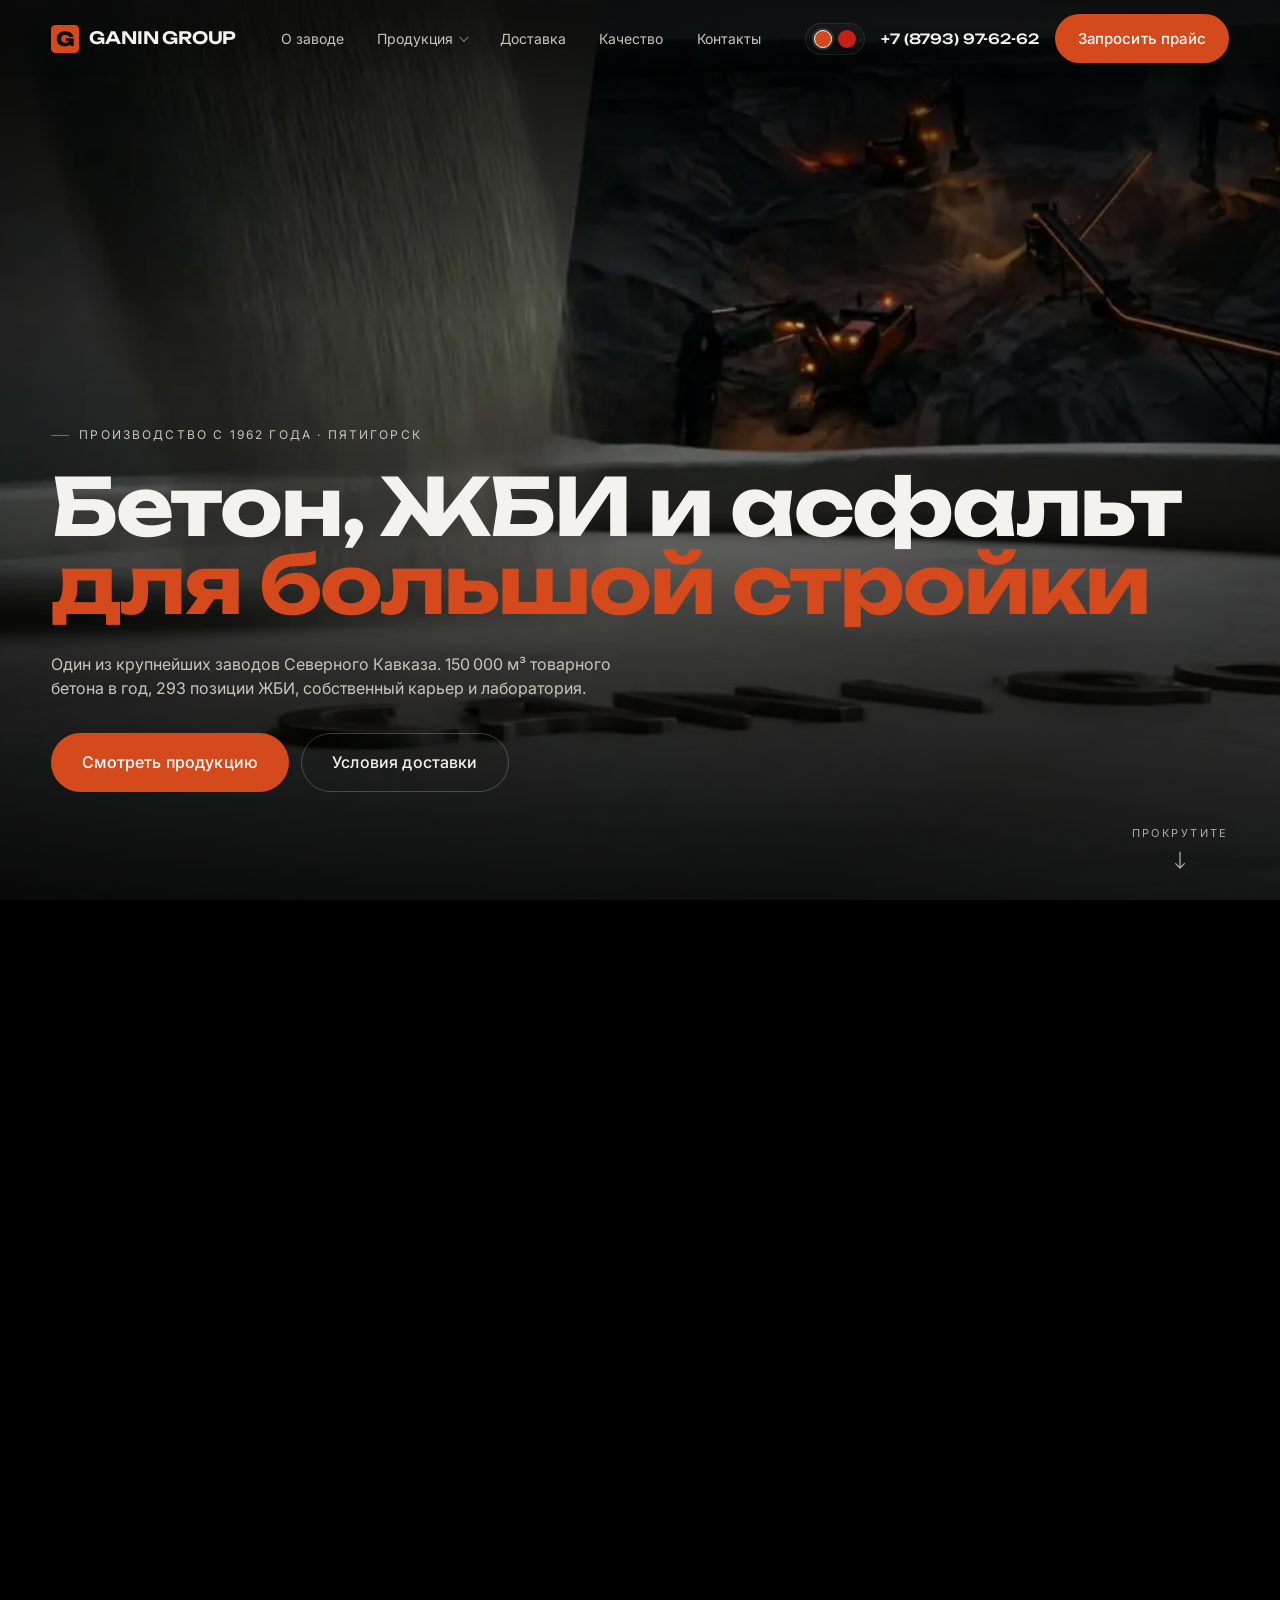
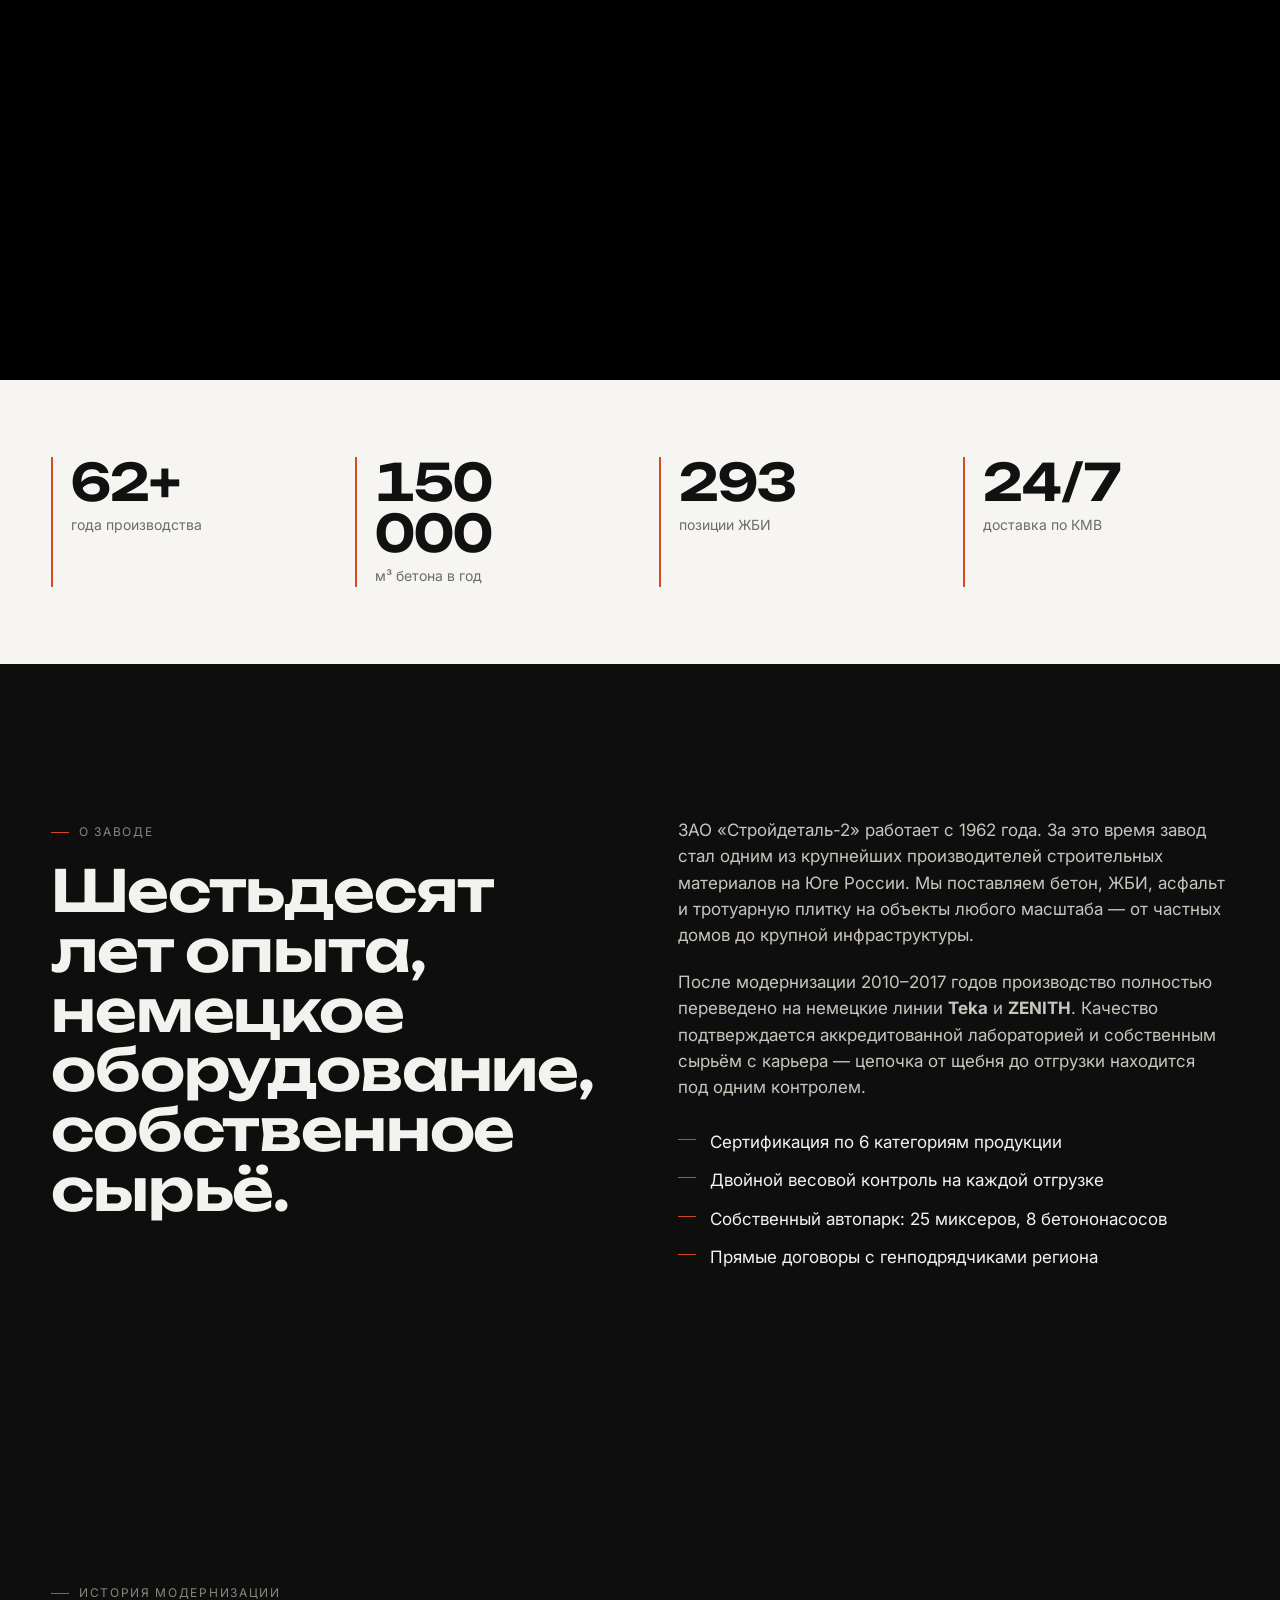
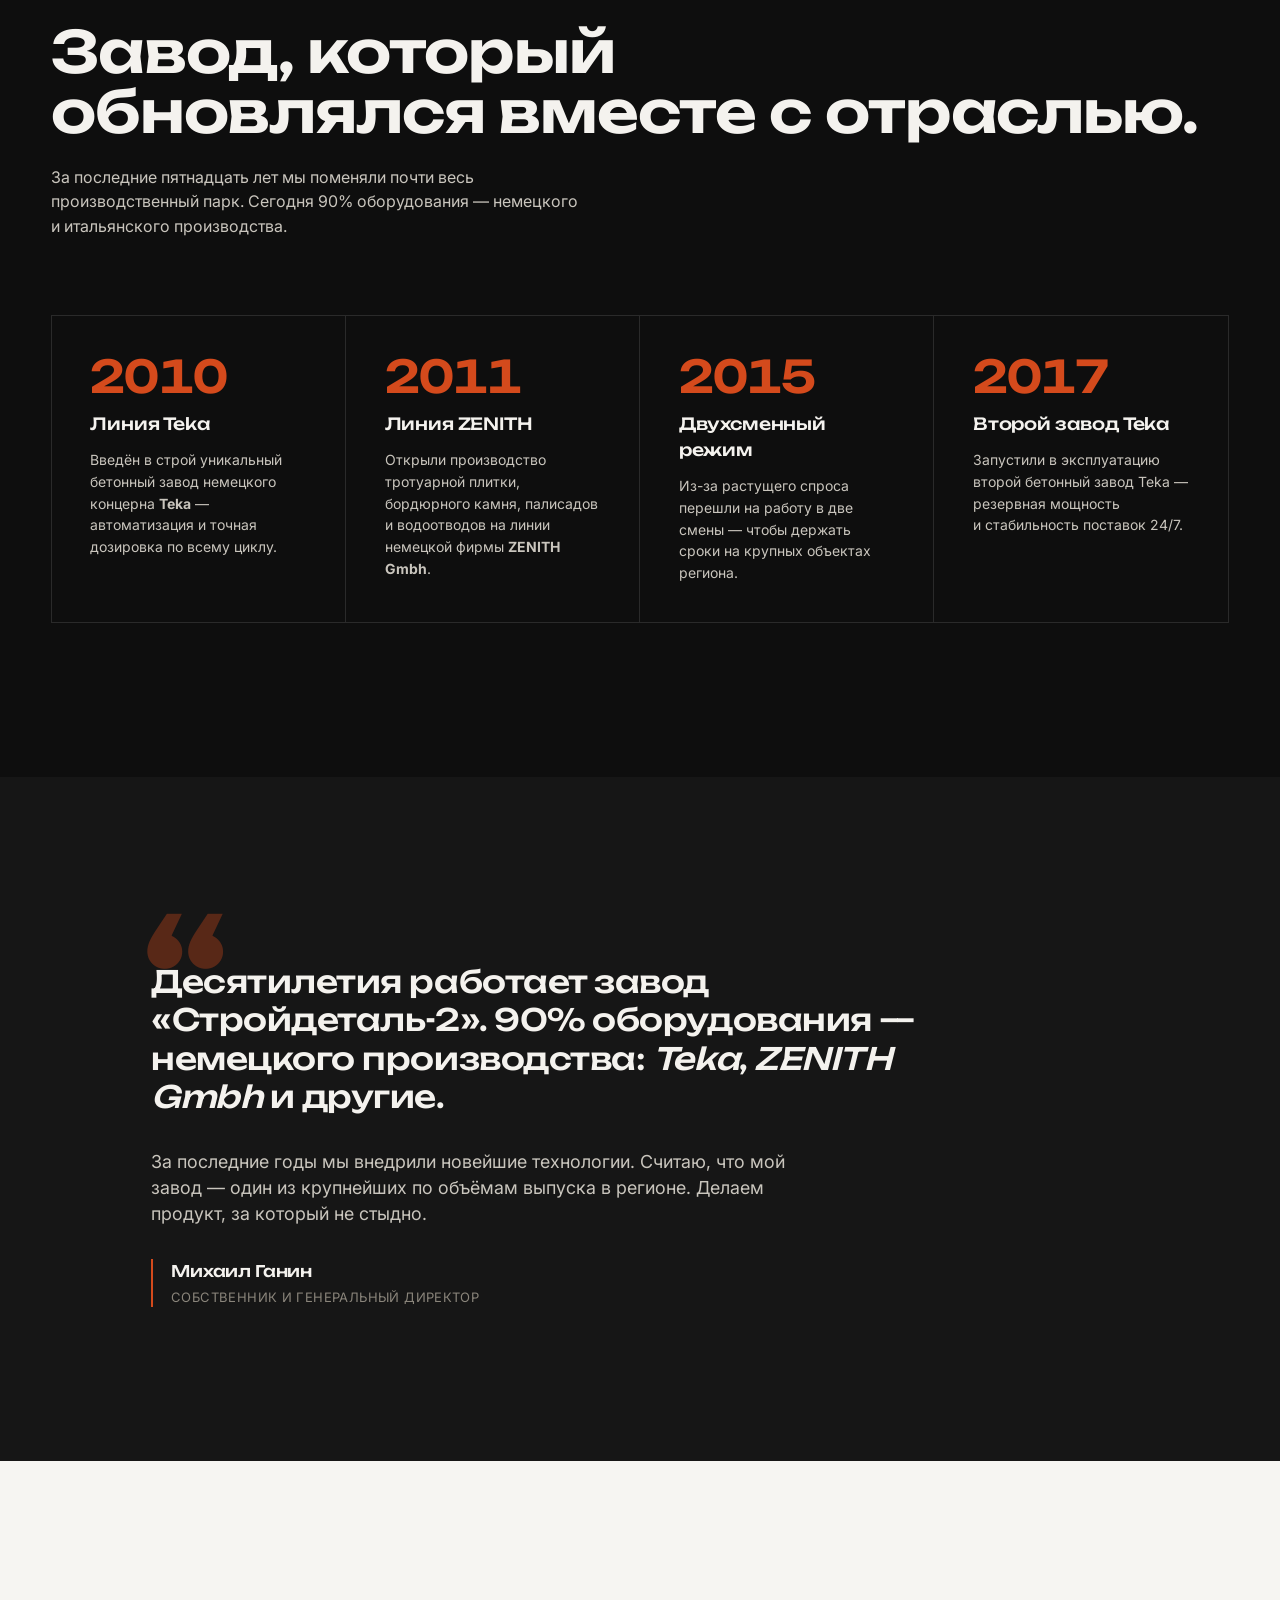
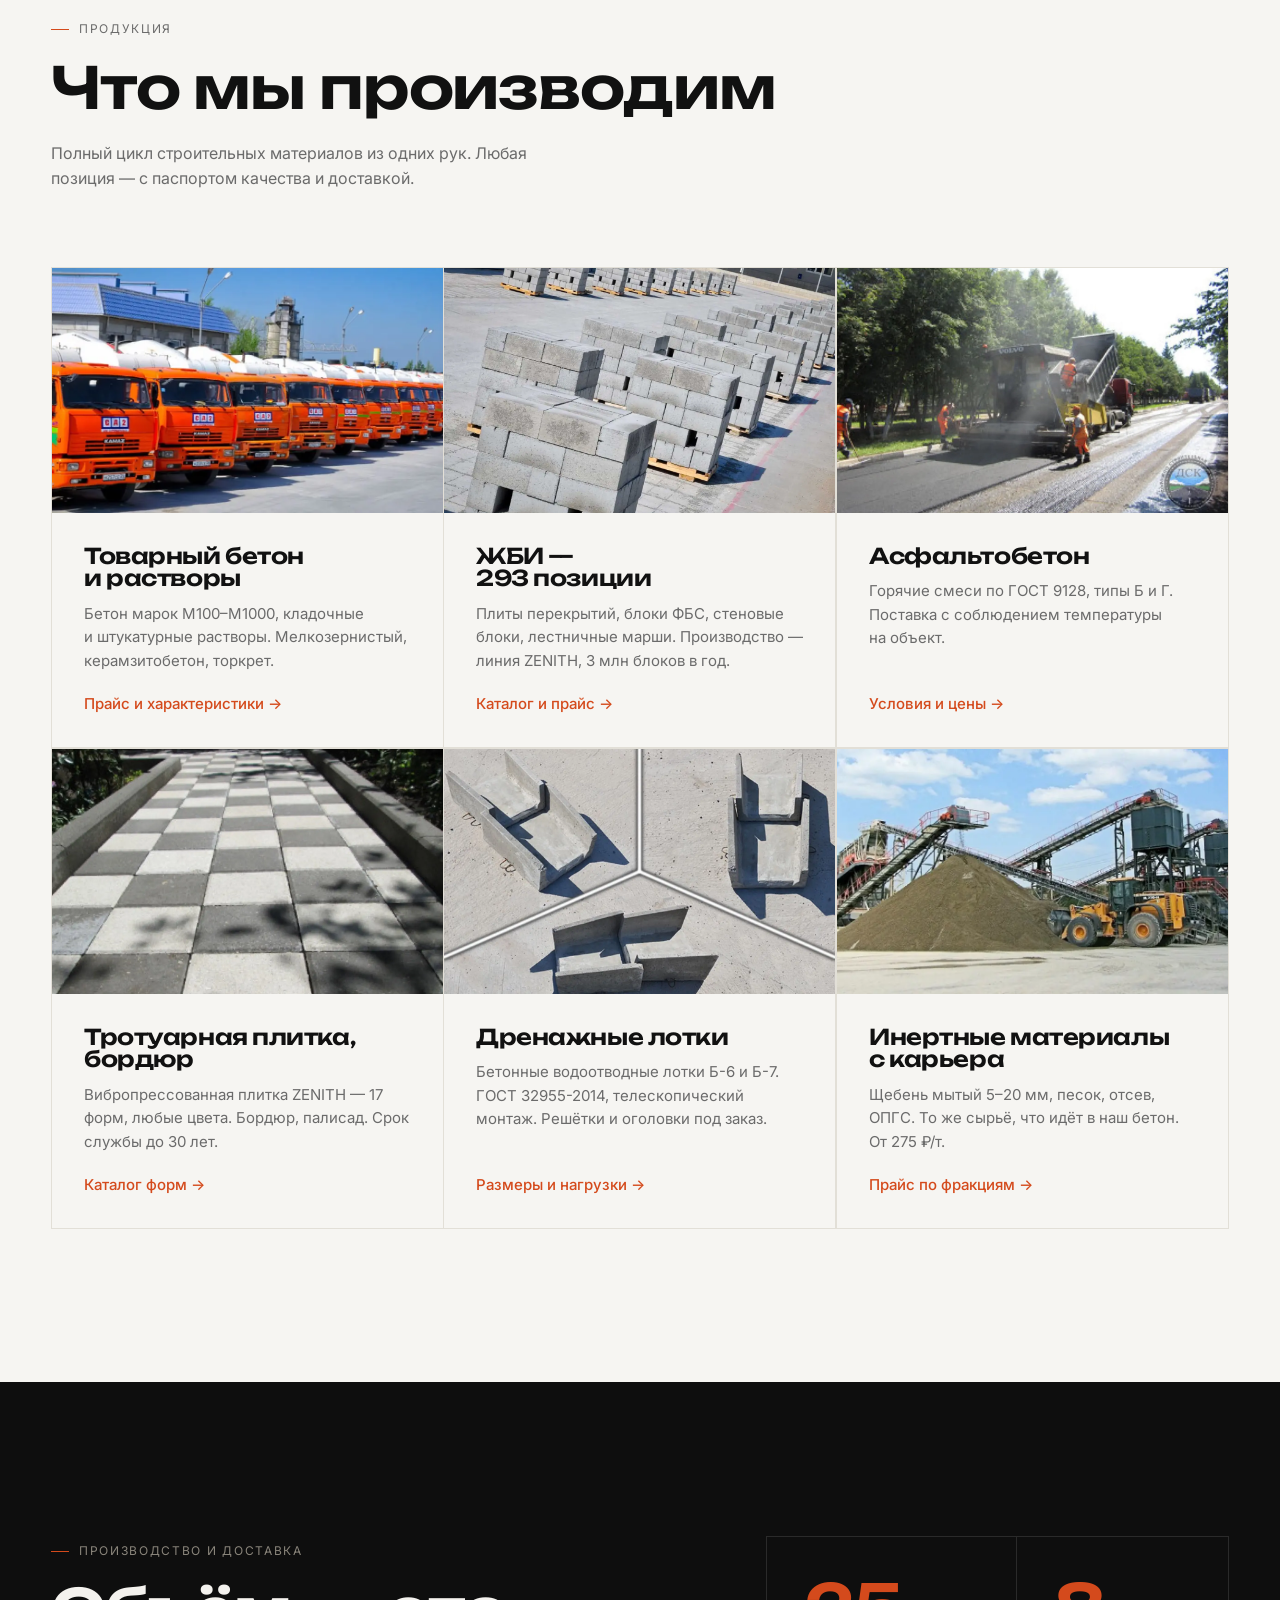
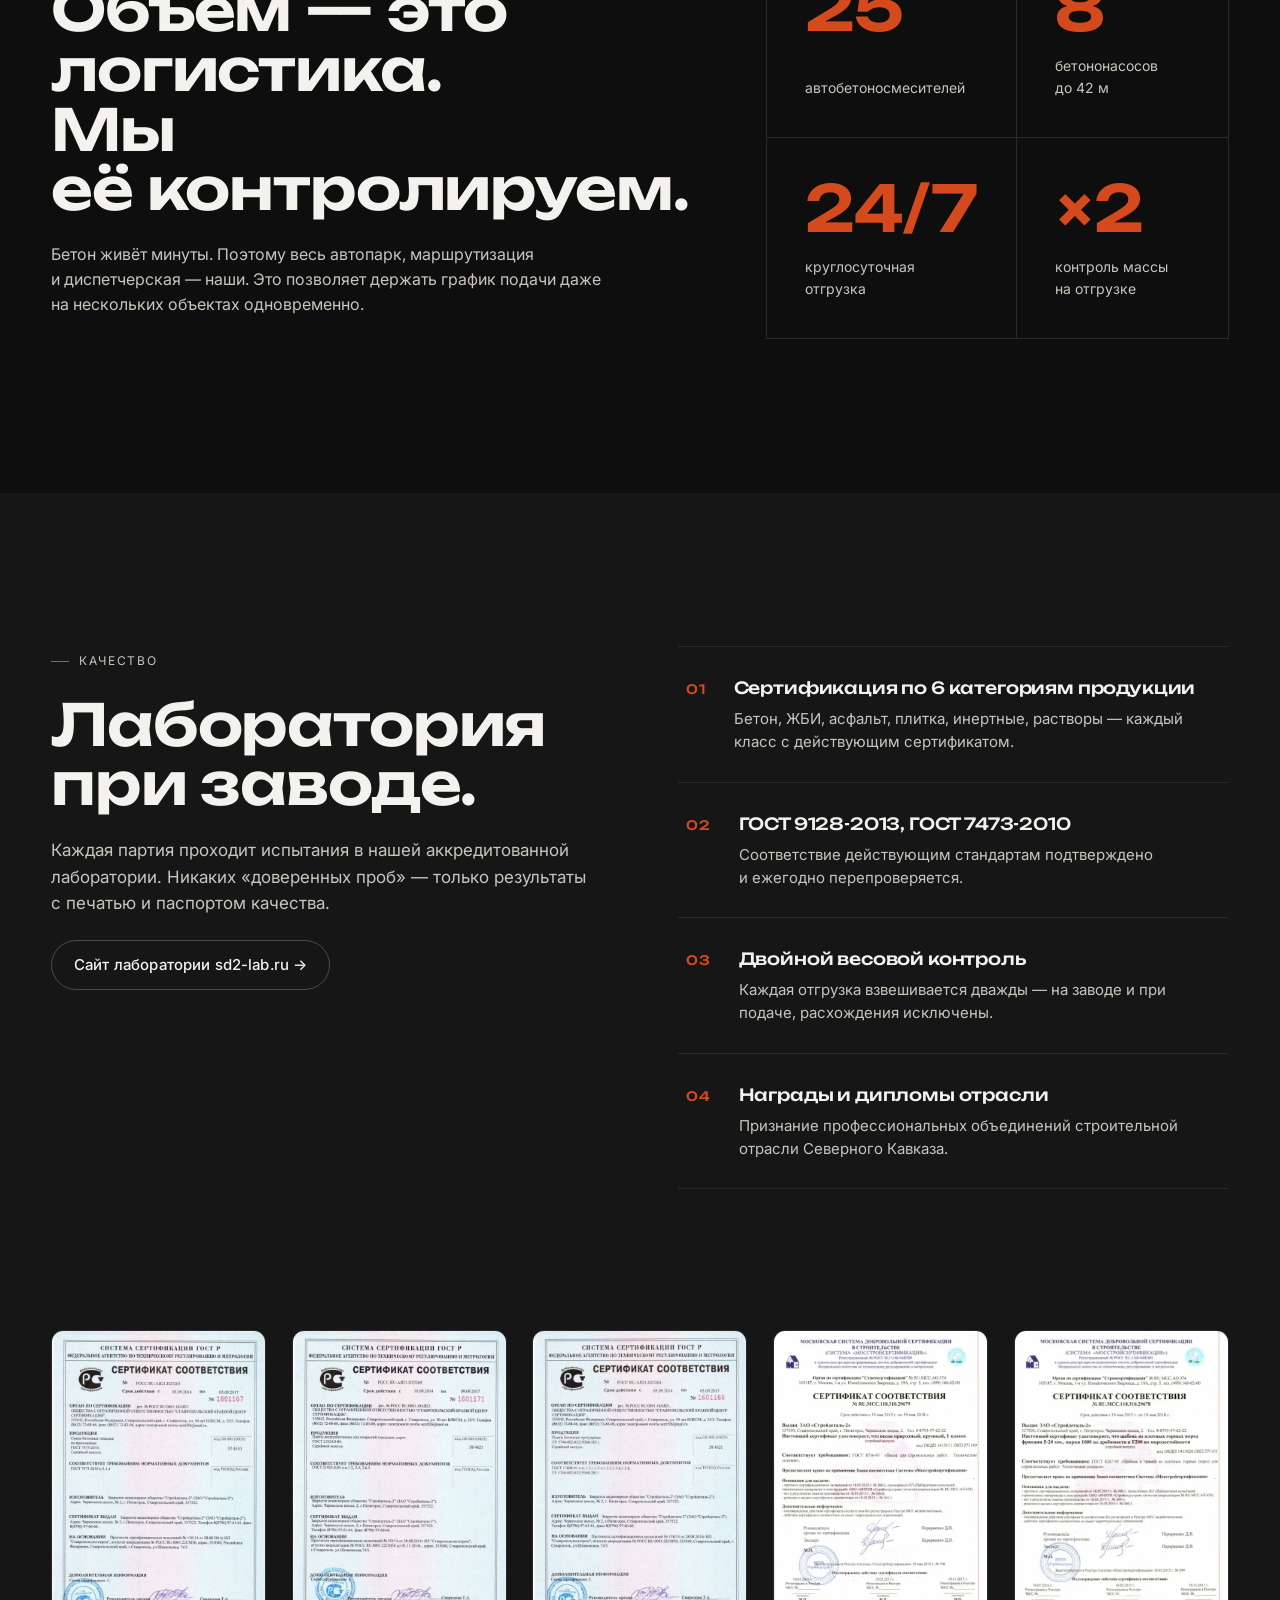
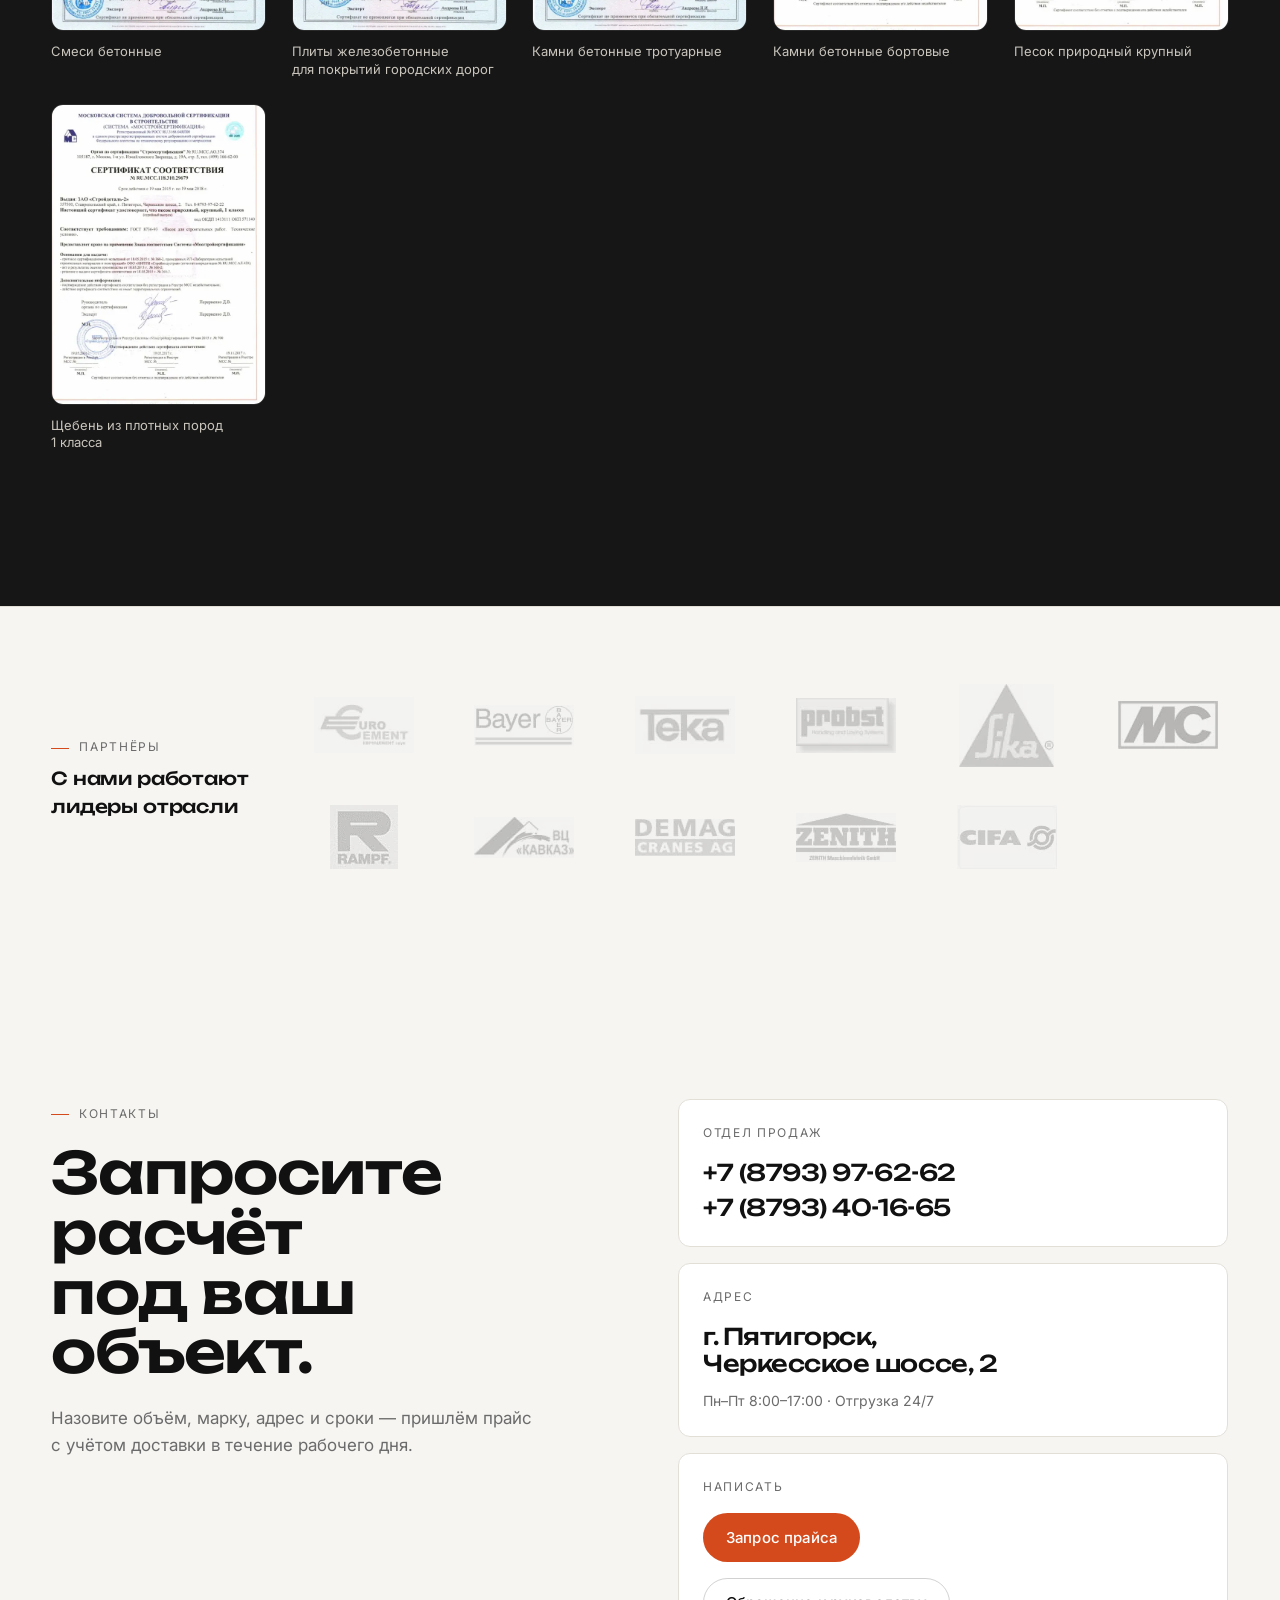
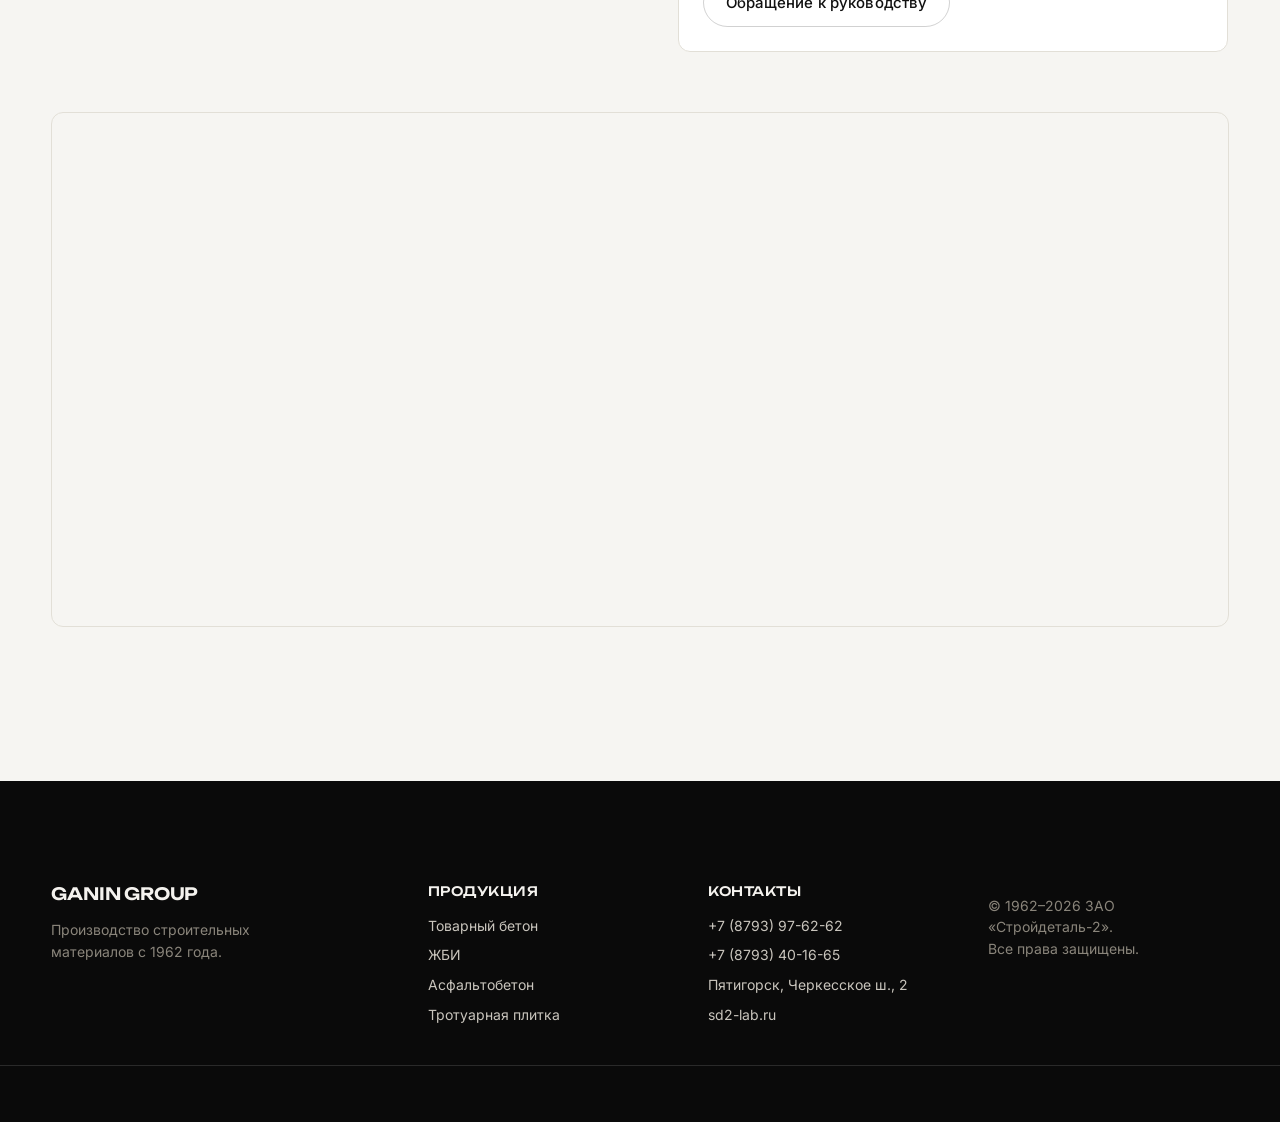
==== index.html @ 4ff0aaa1 "first commit" ====
<!doctype html>
<html lang="ru">
<head>
  <meta charset="utf-8" />
  <meta name="viewport" content="width=device-width, initial-scale=1, viewport-fit=cover" />
  <meta name="theme-color" content="#0E0E0E" />
  <title>Стройдеталь-2 — бетон, ЖБИ и асфальт в Пятигорске с 1962 года</title>
  <meta name="description" content="ЗАО «Стройдеталь-2» — один из крупнейших заводов на Юге России. Товарный бетон, ЖБИ, асфальтобетон, тротуарная плитка. Круглосуточная доставка по КМВ. Собственная лаборатория и карьер." />

  <link rel="preconnect" href="https://fonts.googleapis.com" />
  <link rel="preconnect" href="https://fonts.gstatic.com" crossorigin />
  <link rel="stylesheet" href="https://fonts.googleapis.com/css2?family=Inter:wght@400;500;600&family=Unbounded:wght@500;600;700&display=swap" />

  <link rel="stylesheet" href="assets/css/styles.css" />
</head>
<body>

<!-- ============ HEADER ============ -->
<header class="site-header" data-header>
  <div class="container header-row">
    <a class="brand" href="#top" aria-label="GANIN GROUP — на главную">
      <svg class="brand__mark" viewBox="0 0 32 32" aria-hidden="true"><rect width="32" height="32" rx="5" fill="currentColor"/><text x="16" y="23.5" text-anchor="middle" font-family="Unbounded, system-ui, sans-serif" font-weight="800" font-size="22" letter-spacing="-1" fill="#0E0E0E">G</text></svg>
      <span class="brand__name">GANIN GROUP</span>
    </a>

    <nav class="nav" aria-label="Основная навигация">
      <ul class="nav__list">
        <li><a href="#about">О заводе</a></li>
        <li class="nav__has-sub">
          <a href="#products" aria-haspopup="true">Продукция</a>
          <ul class="nav__sub" aria-label="Категории продукции">
            <li><a href="products/concrete.html">Товарный бетон и&nbsp;растворы</a></li>
            <li><a href="products/zhbi.html">ЖБИ <small>293 позиции</small></a></li>
            <li><a href="products/asphalt.html">Асфальтобетон</a></li>
            <li><a href="products/paving.html">Тротуарная плитка, бордюр</a></li>
            <li><a href="products/drainage.html">Дренажные лотки</a></li>
            <li><a href="products/quarry.html">Инертные материалы <small>карьер</small></a></li>
          </ul>
        </li>
        <li><a href="#delivery">Доставка</a></li>
        <li><a href="#quality">Качество</a></li>
        <li><a href="#contacts">Контакты</a></li>
      </ul>
    </nav>

    <div class="header-actions">
      <a class="phone-link" href="tel:+78793976262">+7 (8793) 97-62-62</a>
      <a class="btn btn--accent" href="#contacts">Запросить прайс</a>
    </div>

    <button class="burger" data-burger aria-label="Открыть меню" aria-expanded="false">
      <span></span><span></span><span></span>
    </button>
  </div>
</header>

<!-- ============ HERO with scroll video ============ -->
<section class="hero" id="top" data-hero>
  <div class="hero__sticky">
    <canvas class="hero__canvas" data-hero-canvas aria-hidden="true"></canvas>
    <img class="hero__fallback" data-hero-fallback src="assets/hero-frames/frame-001.webp" alt="" aria-hidden="true" />
    <div class="hero__shade"></div>

    <div class="container hero__content">
      <p class="hero__eyebrow">Производство с 1962 года · Пятигорск</p>
      <h1 class="hero__title">
        Бетон, ЖБИ&nbsp;и&nbsp;асфальт<br />
        <span class="accent">для большой стройки</span>
      </h1>
      <p class="hero__lede">
        Один из крупнейших заводов Северного Кавказа.
        150&thinsp;000&nbsp;м³ товарного бетона в&nbsp;год,
        293&nbsp;позиции ЖБИ, собственный карьер и&nbsp;лаборатория.
      </p>
      <div class="hero__cta">
        <a class="btn btn--accent btn--lg" href="#products">Смотреть продукцию</a>
        <a class="btn btn--ghost btn--lg" href="#delivery">Условия доставки</a>
      </div>
    </div>

    <div class="hero__scrollhint" aria-hidden="true">
      <span>Прокрутите</span>
      <svg viewBox="0 0 16 24" width="14" height="22"><path d="M8 2v18M3 15l5 5 5-5" stroke="currentColor" stroke-width="1.5" fill="none" stroke-linecap="round"/></svg>
    </div>
  </div>
</section>

<!-- ============ STATS STRIP ============ -->
<section class="stats" aria-label="Завод в цифрах">
  <div class="container stats__grid">
    <div class="stat reveal"><span class="stat__num">62+</span><span class="stat__label">года производства</span></div>
    <div class="stat reveal"><span class="stat__num">150 000</span><span class="stat__label">м³ бетона в год</span></div>
    <div class="stat reveal"><span class="stat__num">293</span><span class="stat__label">позиции ЖБИ</span></div>
    <div class="stat reveal"><span class="stat__num">24/7</span><span class="stat__label">доставка по КМВ</span></div>
  </div>
</section>

<!-- ============ ABOUT ============ -->
<section class="section about" id="about">
  <div class="container about__grid">
    <div class="about__head reveal">
      <p class="eyebrow">О заводе</p>
      <h2 class="h2">
        Шестьдесят лет опыта,<br />немецкое оборудование,<br />собственное сырьё.
      </h2>
    </div>
    <div class="about__body reveal">
      <p>
        ЗАО «Стройдеталь-2» работает с&nbsp;1962&nbsp;года. За&nbsp;это время
        завод стал одним из&nbsp;крупнейших производителей строительных
        материалов на&nbsp;Юге России. Мы&nbsp;поставляем бетон, ЖБИ,
        асфальт и&nbsp;тротуарную плитку на&nbsp;объекты любого масштаба&nbsp;—
        от&nbsp;частных домов до&nbsp;крупной инфраструктуры.
      </p>
      <p>
        После модернизации 2010–2017&nbsp;годов производство полностью
        переведено на&nbsp;немецкие линии&nbsp;<b>Teka</b> и&nbsp;<b>ZENITH</b>.
        Качество подтверждается аккредитованной лабораторией
        и&nbsp;собственным сырьём с&nbsp;карьера&nbsp;— цепочка от&nbsp;щебня
        до&nbsp;отгрузки находится под одним контролем.
      </p>
      <ul class="checklist">
        <li>Сертификация по&nbsp;6 категориям продукции</li>
        <li>Двойной весовой контроль на&nbsp;каждой отгрузке</li>
        <li>Собственный автопарк: 25&nbsp;миксеров, 8&nbsp;бетононасосов</li>
        <li>Прямые договоры с&nbsp;генподрядчиками региона</li>
      </ul>
    </div>
  </div>
</section>

<!-- ============ TIMELINE ============ -->
<section class="section timeline-section" aria-label="История модернизации">
  <div class="container">
    <header class="section__head reveal">
      <p class="eyebrow">История модернизации</p>
      <h2 class="h2">Завод, который<br/>обновлялся&nbsp;вместе&nbsp;с&nbsp;отраслью.</h2>
      <p class="section__lede">
        За&nbsp;последние пятнадцать лет мы&nbsp;поменяли почти весь
        производственный парк. Сегодня 90% оборудования&nbsp;— немецкого
        и&nbsp;итальянского производства.
      </p>
    </header>

    <ol class="timeline reveal">
      <li>
        <span class="timeline__year">2010</span>
        <h4>Линия Teka</h4>
        <p>Введён в&nbsp;строй уникальный бетонный завод немецкого концерна <b>Teka</b>&nbsp;— автоматизация и&nbsp;точная дозировка по&nbsp;всему циклу.</p>
      </li>
      <li>
        <span class="timeline__year">2011</span>
        <h4>Линия ZENITH</h4>
        <p>Открыли производство тротуарной плитки, бордюрного камня, палисадов и&nbsp;водоотводов на&nbsp;линии немецкой фирмы <b>ZENITH Gmbh</b>.</p>
      </li>
      <li>
        <span class="timeline__year">2015</span>
        <h4>Двухсменный режим</h4>
        <p>Из-за растущего спроса перешли на&nbsp;работу в&nbsp;две смены&nbsp;— чтобы держать сроки на&nbsp;крупных объектах региона.</p>
      </li>
      <li>
        <span class="timeline__year">2017</span>
        <h4>Второй завод Teka</h4>
        <p>Запустили в&nbsp;эксплуатацию второй бетонный завод Teka&nbsp;— резервная мощность и&nbsp;стабильность поставок 24/7.</p>
      </li>
    </ol>
  </div>
</section>

<!-- ============ DIRECTOR QUOTE ============ -->
<section class="quote-block" aria-label="Слово директора">
  <div class="container">
    <blockquote class="quote reveal">
      <p class="quote__text">
        Десятилетия работает завод «Стройдеталь-2». 90% оборудования&nbsp;—
        немецкого производства: <i>Teka</i>, <i>ZENITH Gmbh</i> и&nbsp;другие.
      </p>
      <p class="quote__text">
        За&nbsp;последние годы мы&nbsp;внедрили новейшие технологии. Считаю,
        что мой завод&nbsp;— один из&nbsp;крупнейших по&nbsp;объёмам выпуска
        в&nbsp;регионе. Делаем продукт, за&nbsp;который не&nbsp;стыдно.
      </p>
      <footer class="quote__author">
        <cite>Михаил Ганин</cite>
        <span>Собственник и&nbsp;генеральный директор</span>
      </footer>
    </blockquote>
  </div>
</section>

<!-- ============ PRODUCTS ============ -->
<section class="section products" id="products">
  <div class="container">
    <header class="section__head reveal">
      <p class="eyebrow">Продукция</p>
      <h2 class="h2">Что мы производим</h2>
      <p class="section__lede">
        Полный цикл строительных материалов из&nbsp;одних рук.
        Любая позиция&nbsp;— с&nbsp;паспортом качества и&nbsp;доставкой.
      </p>
    </header>

    <div class="products__grid">
      <a class="product reveal" href="products/concrete.html">
        <div class="product__media">
          <img src="assets/img/products/concrete.webp" alt="Автопарк автобетоносмесителей завода «Стройдеталь-2»" loading="lazy" width="1280" height="800" />
        </div>
        <div class="product__body">
          <h3 class="product__title">Товарный бетон<br/>и&nbsp;растворы</h3>
          <p>Бетон марок М100–М1000, кладочные и&nbsp;штукатурные растворы. Мелкозернистый, керамзитобетон, торкрет.</p>
          <span class="product__more">Прайс и&nbsp;характеристики →</span>
        </div>
      </a>

      <a class="product reveal" href="products/zhbi.html">
        <div class="product__media">
          <img src="assets/img/products/jbi.webp" alt="Стеновые блоки ЖБИ на территории завода" loading="lazy" width="1280" height="800" />
        </div>
        <div class="product__body">
          <h3 class="product__title">ЖБИ —<br/>293 позиции</h3>
          <p>Плиты перекрытий, блоки ФБС, стеновые блоки, лестничные марши. Производство&nbsp;— линия ZENITH, 3&nbsp;млн&nbsp;блоков в&nbsp;год.</p>
          <span class="product__more">Каталог и&nbsp;прайс →</span>
        </div>
      </a>

      <a class="product reveal" href="products/asphalt.html">
        <div class="product__media">
          <img src="assets/img/products/asphalt.webp" alt="Укладка асфальта дорожным катком" loading="lazy" width="1280" height="800" />
        </div>
        <div class="product__body">
          <h3 class="product__title">Асфальтобетон</h3>
          <p>Горячие смеси по&nbsp;ГОСТ&nbsp;9128, типы&nbsp;Б и&nbsp;Г. Поставка с&nbsp;соблюдением температуры на&nbsp;объект.</p>
          <span class="product__more">Условия и&nbsp;цены →</span>
        </div>
      </a>

      <a class="product reveal" href="products/paving.html">
        <div class="product__media">
          <img src="assets/img/products/paving.webp" alt="Уложенная тротуарная плитка завода «Стройдеталь-2»" loading="lazy" width="1280" height="800" />
        </div>
        <div class="product__body">
          <h3 class="product__title">Тротуарная плитка,<br/>бордюр</h3>
          <p>Вибропрессованная плитка ZENITH&nbsp;— 17 форм, любые цвета. Бордюр, палисад. Срок службы до&nbsp;30&nbsp;лет.</p>
          <span class="product__more">Каталог форм →</span>
        </div>
      </a>

      <a class="product reveal" href="products/drainage.html">
        <div class="product__media">
          <img src="assets/img/products/drainage.webp" alt="Водоотводные лотки Б-7 — три вида" loading="lazy" width="1280" height="800" />
        </div>
        <div class="product__body">
          <h3 class="product__title">Дренажные лотки</h3>
          <p>Бетонные водоотводные лотки Б-6 и&nbsp;Б-7. ГОСТ&nbsp;32955-2014, телескопический монтаж. Решётки и&nbsp;оголовки под заказ.</p>
          <span class="product__more">Размеры и&nbsp;нагрузки →</span>
        </div>
      </a>

      <a class="product reveal" href="products/quarry.html">
        <div class="product__media">
          <img src="assets/img/products/quarry.webp" alt="Карьер: щебнесортировочный комплекс и погрузчик" loading="lazy" width="1280" height="800" />
        </div>
        <div class="product__body">
          <h3 class="product__title">Инертные материалы<br/>с&nbsp;карьера</h3>
          <p>Щебень мытый 5–20&nbsp;мм, песок, отсев, ОПГС. То&nbsp;же сырьё, что идёт в&nbsp;наш бетон. От&nbsp;275&nbsp;₽/т.</p>
          <span class="product__more">Прайс по&nbsp;фракциям →</span>
        </div>
      </a>
    </div>
  </div>
</section>

<!-- ============ DELIVERY ============ -->
<section class="section delivery" id="delivery">
  <div class="container delivery__grid">
    <div class="delivery__head reveal">
      <p class="eyebrow">Производство и&nbsp;доставка</p>
      <h2 class="h2">Объём — это логистика.<br/>Мы её&nbsp;контролируем.</h2>
      <p class="section__lede">
        Бетон живёт минуты. Поэтому весь автопарк, маршрутизация
        и&nbsp;диспетчерская&nbsp;— наши. Это позволяет держать
        график подачи даже на&nbsp;нескольких объектах одновременно.
      </p>
    </div>

    <div class="delivery__metrics">
      <div class="metric reveal">
        <span class="metric__num">25</span>
        <span class="metric__label">автобетоносмесителей</span>
      </div>
      <div class="metric reveal">
        <span class="metric__num">8</span>
        <span class="metric__label">бетононасосов до&nbsp;42&nbsp;м</span>
      </div>
      <div class="metric reveal">
        <span class="metric__num">24/7</span>
        <span class="metric__label">круглосуточная отгрузка</span>
      </div>
      <div class="metric reveal">
        <span class="metric__num">×2</span>
        <span class="metric__label">контроль массы на&nbsp;отгрузке</span>
      </div>
    </div>
  </div>
</section>

<!-- ============ QUALITY ============ -->
<section class="section quality" id="quality">
  <div class="container quality__grid">
    <div class="quality__head reveal">
      <p class="eyebrow">Качество</p>
      <h2 class="h2">Лаборатория<br/>при заводе.</h2>
      <p>
        Каждая партия проходит испытания в&nbsp;нашей аккредитованной
        лаборатории. Никаких «доверенных проб»&nbsp;— только результаты
        с&nbsp;печатью и&nbsp;паспортом качества.
      </p>
      <a class="btn btn--ghost" href="https://sd2-lab.ru" target="_blank" rel="noopener">
        Сайт лаборатории sd2-lab.ru →
      </a>
    </div>
    <ul class="quality__list reveal">
      <li>
        <span class="quality__num">01</span>
        <div>
          <h4>Сертификация по&nbsp;6 категориям продукции</h4>
          <p>Бетон, ЖБИ, асфальт, плитка, инертные, растворы&nbsp;— каждый класс с&nbsp;действующим сертификатом.</p>
        </div>
      </li>
      <li>
        <span class="quality__num">02</span>
        <div>
          <h4>ГОСТ 9128-2013, ГОСТ 7473-2010</h4>
          <p>Соответствие действующим стандартам подтверждено и&nbsp;ежегодно перепроверяется.</p>
        </div>
      </li>
      <li>
        <span class="quality__num">03</span>
        <div>
          <h4>Двойной весовой контроль</h4>
          <p>Каждая отгрузка взвешивается дважды&nbsp;— на&nbsp;заводе и&nbsp;при подаче, расхождения исключены.</p>
        </div>
      </li>
      <li>
        <span class="quality__num">04</span>
        <div>
          <h4>Награды и&nbsp;дипломы отрасли</h4>
          <p>Признание профессиональных объединений строительной отрасли Северного Кавказа.</p>
        </div>
      </li>
    </ul>

    <ul class="cert-grid reveal" aria-label="Сертификаты соответствия ГОСТ Р">
      <li>
        <figure><img src="assets/img/certificates/sertif-1.webp" alt="Сертификат соответствия — бетонные смеси" loading="lazy" /></figure>
        <figcaption>Смеси бетонные</figcaption>
      </li>
      <li>
        <figure><img src="assets/img/certificates/sertif-2.webp" alt="Сертификат — плиты железобетонные для покрытий городских дорог" loading="lazy" /></figure>
        <figcaption>Плиты железобетонные для&nbsp;покрытий городских дорог</figcaption>
      </li>
      <li>
        <figure><img src="assets/img/certificates/sertif-3.webp" alt="Сертификат — камни бетонные тротуарные" loading="lazy" /></figure>
        <figcaption>Камни бетонные тротуарные</figcaption>
      </li>
      <li>
        <figure><img src="assets/img/certificates/sertif-4.webp" alt="Сертификат — камни бетонные бортовые" loading="lazy" /></figure>
        <figcaption>Камни бетонные бортовые</figcaption>
      </li>
      <li>
        <figure><img src="assets/img/certificates/sertif-5.webp" alt="Сертификат — песок природный крупный" loading="lazy" /></figure>
        <figcaption>Песок природный крупный</figcaption>
      </li>
      <li>
        <figure><img src="assets/img/certificates/sertif-6.webp" alt="Сертификат — щебень из плотных пород 1 класса" loading="lazy" /></figure>
        <figcaption>Щебень из&nbsp;плотных пород 1&nbsp;класса</figcaption>
      </li>
    </ul>
  </div>
</section>

<!-- ============ PARTNERS STRIP ============ -->
<section class="partners-strip reveal" aria-label="Партнёры и поставщики">
  <div class="container">
    <div class="partners-strip__head">
      <p class="eyebrow">Партнёры</p>
      <h3>С&nbsp;нами работают<br/>лидеры отрасли</h3>
    </div>
    <ul class="partners-list">
      <li><img src="assets/img/partners/partner-1640221.webp" alt="EuroCement" loading="lazy" /></li>
      <li><img src="assets/img/partners/partner-2154102.webp" alt="" loading="lazy" /></li>
      <li><img src="assets/img/partners/partner-2274167.webp" alt="" loading="lazy" /></li>
      <li><img src="assets/img/partners/partner-2817532.webp" alt="" loading="lazy" /></li>
      <li><img src="assets/img/partners/partner-4045064.webp" alt="" loading="lazy" /></li>
      <li><img src="assets/img/partners/partner-4226581.webp" alt="" loading="lazy" /></li>
      <li><img src="assets/img/partners/partner-4634172.webp" alt="" loading="lazy" /></li>
      <li><img src="assets/img/partners/partner-6621580.webp" alt="" loading="lazy" /></li>
      <li><img src="assets/img/partners/partner-6724278.webp" alt="" loading="lazy" /></li>
      <li><img src="assets/img/partners/partner-7723341.webp" alt="ZENITH Maschinenfabrik" loading="lazy" /></li>
      <li><img src="assets/img/partners/partner-8681037.webp" alt="" loading="lazy" /></li>
    </ul>
  </div>
</section>

<!-- ============ CONTACTS ============ -->
<section class="section contacts" id="contacts">
  <div class="container contacts__grid">
    <div class="contacts__head reveal">
      <p class="eyebrow">Контакты</p>
      <h2 class="h2">Запросите расчёт<br/>под ваш объект.</h2>
      <p>
        Назовите объём, марку, адрес и&nbsp;сроки&nbsp;—
        пришлём прайс с&nbsp;учётом доставки в&nbsp;течение
        рабочего дня.
      </p>
    </div>

    <div class="contacts__cards">
      <div class="ccard reveal">
        <p class="ccard__label">Отдел продаж</p>
        <a class="ccard__big" href="tel:+78793976262">+7 (8793) 97-62-62</a>
        <a class="ccard__big" href="tel:+78793401665">+7 (8793) 40-16-65</a>
      </div>
      <div class="ccard reveal">
        <p class="ccard__label">Адрес</p>
        <p class="ccard__big">г.&nbsp;Пятигорск,<br/>Черкесское шоссе, 2</p>
        <p class="ccard__muted">Пн–Пт 8:00–17:00 · Отгрузка 24/7</p>
      </div>
      <div class="ccard reveal">
        <p class="ccard__label">Написать</p>
        <a class="btn btn--accent" href="mailto:info@sd2-kmv.ru?subject=%D0%97%D0%B0%D0%BF%D1%80%D0%BE%D1%81%20%D0%BF%D1%80%D0%B0%D0%B9%D1%81%D0%B0&body=%D0%9E%D0%B1%D1%8A%D0%B5%D0%BA%D1%82%3A%20%0A%D0%9F%D1%80%D0%BE%D0%B4%D1%83%D0%BA%D1%86%D0%B8%D1%8F%3A%20%0A%D0%9E%D0%B1%D1%8A%D1%91%D0%BC%3A%20%0A%D0%A1%D1%80%D0%BE%D0%BA%D0%B8%3A%20%0A%D0%9A%D0%BE%D0%BD%D1%82%D0%B0%D0%BA%D1%82%3A%20">Запрос прайса</a>
        <a class="btn btn--ghost" href="mailto:director@sd2-kmv.ru?subject=%D0%9E%D0%B1%D1%80%D0%B0%D1%89%D0%B5%D0%BD%D0%B8%D0%B5%20%D0%BA%20%D0%B3%D0%B5%D0%BD%D0%B4%D0%B8%D1%80%D0%B5%D0%BA%D1%82%D0%BE%D1%80%D1%83">Обращение к&nbsp;руководству</a>
      </div>
    </div>

    <div class="contacts__map reveal">
      <iframe
        src="https://yandex.com/map-widget/v1/?ll=43.063%2C44.063&z=15&pt=43.063%2C44.063%2Cpm2rdm&mode=search&sctx=ZAAAAAgB"
        title="Карта проезда: Пятигорск, Черкесское шоссе, 2"
        loading="lazy"
        allow="geolocation"
        referrerpolicy="no-referrer-when-downgrade"
      ></iframe>
      <noscript>
        <p>Карта недоступна. Адрес: г. Пятигорск, Черкесское шоссе, 2.</p>
      </noscript>
    </div>
  </div>
</section>

<!-- ============ FOOTER ============ -->
<footer class="footer">
  <div class="container footer__grid">
    <div class="footer__brand">
      <span class="brand__name">GANIN GROUP</span>
      <p>Производство строительных материалов с&nbsp;1962&nbsp;года.</p>
    </div>
    <div class="footer__col">
      <p class="footer__h">Продукция</p>
      <ul>
        <li><a href="#products">Товарный бетон</a></li>
        <li><a href="#products">ЖБИ</a></li>
        <li><a href="#products">Асфальтобетон</a></li>
        <li><a href="#products">Тротуарная плитка</a></li>
      </ul>
    </div>
    <div class="footer__col">
      <p class="footer__h">Контакты</p>
      <ul>
        <li><a href="tel:+78793976262">+7 (8793) 97-62-62</a></li>
        <li><a href="tel:+78793401665">+7 (8793) 40-16-65</a></li>
        <li>Пятигорск, Черкесское ш., 2</li>
        <li><a href="https://sd2-lab.ru" rel="noopener" target="_blank">sd2-lab.ru</a></li>
      </ul>
    </div>
    <div class="footer__col footer__legal">
      <p>© 1962–<span data-year>2026</span> ЗАО «Стройдеталь-2».<br/>Все права защищены.</p>
    </div>
  </div>
</footer>

<script src="assets/js/main.js" defer></script>
</body>
</html>
---- assets/css/styles.css ----
/* ============================================
   Стройдеталь-2 — design system
   ============================================ */

:root {
  --bg:        #0E0E0E;
  --bg-2:      #161616;
  --surface:   #1A1A1A;
  --surface-2: #222;
  --line:      #2A2A2A;
  --fg:        #F4F2EE;
  --fg-2:      #C9C5BD;
  --muted:     #8A857B;
  --accent:    #D44A1C;
  --accent-2:  #F26A37;

  --light-bg:  #F6F5F2;
  --light-fg:  #111;
  --light-mut: #6B6B6B;
  --light-line:#E2DFD7;

  /* color theme swatches (read by theme picker) */
  --swatch-orange: #D44A1C;
  --swatch-red:    #C42118;

  --container: 1440px;
  --gutter:    clamp(20px, 4vw, 56px);

  --r-sm: 6px;
  --r-md: 12px;
  --r-lg: 20px;

  --ease: cubic-bezier(.2, .7, .2, 1);
}

/* Red accent theme — swap orange for industrial red */
[data-accent="red"] {
  --accent:   #C42118;
  --accent-2: #E63B2A;
}

* { box-sizing: border-box; }

html { scroll-behavior: smooth; }

body {
  margin: 0;
  font-family: 'Inter', -apple-system, BlinkMacSystemFont, 'Segoe UI', system-ui, sans-serif;
  font-size: 17px;
  line-height: 1.55;
  color: var(--fg);
  background: var(--bg);
  -webkit-font-smoothing: antialiased;
  -moz-osx-font-smoothing: grayscale;
  text-rendering: optimizeLegibility;
}

img, svg, video, canvas, iframe { display: block; max-width: 100%; }

a { color: inherit; text-decoration: none; }
a:hover { color: var(--accent-2); }

button { font: inherit; cursor: pointer; }

.container {
  width: 100%;
  max-width: var(--container);
  margin: 0 auto;
  padding-inline: var(--gutter);
}

/* ============ Typography ============ */
.h2 {
  font-family: 'Unbounded', 'Inter', sans-serif;
  font-weight: 600;
  font-size: clamp(2rem, 4.5vw, 4.2rem);
  line-height: 1.04;
  letter-spacing: -0.02em;
  margin: 0 0 .4em;
  color: var(--fg);
}

.eyebrow {
  display: inline-block;
  font-size: 12px;
  letter-spacing: .14em;
  text-transform: uppercase;
  color: var(--muted);
  margin: 0 0 1.2rem;
  padding-left: 28px;
  position: relative;
}
.eyebrow::before {
  content: "";
  position: absolute;
  left: 0; top: 50%;
  width: 18px; height: 1px;
  background: var(--accent);
}

.accent { color: var(--accent); }

/* ============ Buttons ============ */
.btn {
  display: inline-flex;
  align-items: center;
  justify-content: center;
  gap: .5em;
  padding: 12px 22px;
  font-weight: 500;
  font-size: 15px;
  letter-spacing: .01em;
  border: 1px solid transparent;
  border-radius: 999px;
  cursor: pointer;
  transition: background .2s var(--ease), color .2s var(--ease), border-color .2s var(--ease), transform .15s var(--ease);
  white-space: nowrap;
}
.btn--accent {
  background: var(--accent);
  color: #fff;
}
.btn--accent:hover {
  background: var(--accent-2);
  color: #fff;
  transform: translateY(-1px);
}
.btn--ghost {
  background: transparent;
  color: var(--fg);
  border-color: rgba(255,255,255,.22);
}
.btn--ghost:hover {
  border-color: var(--fg);
  color: var(--fg);
}
/* Ghost button on light surfaces */
.products .btn--ghost,
.stats .btn--ghost,
.contacts .btn--ghost,
.page-cta .btn--ghost {
  color: var(--light-fg);
  border-color: rgba(0,0,0,.18);
}
.products .btn--ghost:hover,
.stats .btn--ghost:hover,
.contacts .btn--ghost:hover,
.page-cta .btn--ghost:hover {
  border-color: var(--light-fg);
  color: var(--light-fg);
}
.btn--lg {
  padding: 16px 30px;
  font-size: 16px;
}

/* ============ Header ============ */
.site-header {
  position: fixed;
  inset: 0 0 auto 0;
  z-index: 50;
  padding-block: 14px;
  background: linear-gradient(to bottom, rgba(14,14,14,.6), rgba(14,14,14,0));
  transition: background .25s var(--ease), backdrop-filter .25s var(--ease);
}
.site-header.is-scrolled {
  background: rgba(14,14,14,.85);
  backdrop-filter: saturate(140%) blur(14px);
  -webkit-backdrop-filter: saturate(140%) blur(14px);
  border-bottom: 1px solid rgba(255,255,255,.06);
}

.header-row {
  display: grid;
  grid-template-columns: auto 1fr auto;
  align-items: center;
  gap: 32px;
}

.brand {
  display: inline-flex;
  align-items: center;
  gap: 10px;
  color: var(--accent);
}
.brand__mark { width: 28px; height: 28px; }
.brand__name {
  font-family: 'Unbounded', sans-serif;
  font-weight: 600;
  font-size: 17px;
  letter-spacing: -0.01em;
  color: var(--fg);
}

.nav__list {
  list-style: none;
  margin: 0;
  padding: 0;
  display: flex;
  justify-content: center;
  gap: clamp(14px, 2vw, 28px);
}
.nav__list > li > a {
  font-size: 14px;
  color: var(--fg-2);
  padding: 8px 4px;
  position: relative;
  display: inline-flex;
  align-items: center;
  gap: 4px;
}
.nav__list > li > a:hover { color: var(--fg); }
.nav__list > li > a::after {
  content: "";
  position: absolute;
  left: 4px; right: 4px; bottom: 4px;
  height: 1px;
  background: var(--accent);
  transform: scaleX(0);
  transform-origin: left;
  transition: transform .25s var(--ease);
}
.nav__list > li > a:hover::after { transform: scaleX(1); }

/* Dropdown — products submenu */
.nav__has-sub { position: relative; }
.nav__has-sub > a::before {
  content: "";
  width: 6px; height: 6px;
  border-right: 1.5px solid currentColor;
  border-bottom: 1.5px solid currentColor;
  transform: rotate(45deg) translateY(-2px);
  opacity: .6;
  transition: transform .2s var(--ease), opacity .2s var(--ease);
  margin-left: 2px;
  order: 2;
}
.nav__has-sub:hover > a::before,
.nav__has-sub:focus-within > a::before {
  transform: rotate(-135deg) translateY(2px);
  opacity: 1;
}
.nav__sub {
  list-style: none;
  margin: 0;
  padding: 8px 0;
  position: absolute;
  top: calc(100% + 8px);
  left: -16px;
  min-width: 280px;
  background: rgba(20, 20, 20, .92);
  backdrop-filter: saturate(140%) blur(16px);
  -webkit-backdrop-filter: saturate(140%) blur(16px);
  border: 1px solid rgba(255, 255, 255, .08);
  border-radius: var(--r-md);
  box-shadow: 0 14px 40px -10px rgba(0, 0, 0, .55);
  opacity: 0;
  visibility: hidden;
  transform: translateY(-6px);
  transition: opacity .2s var(--ease), transform .2s var(--ease), visibility .2s;
  z-index: 5;
}
/* invisible bridge so cursor can move from parent to dropdown without losing hover */
.nav__has-sub::before {
  content: "";
  position: absolute;
  top: 100%; left: 0; right: 0;
  height: 10px;
}
.nav__has-sub:hover > .nav__sub,
.nav__has-sub:focus-within > .nav__sub {
  opacity: 1;
  visibility: visible;
  transform: none;
}
.nav__sub li { display: block; }
.nav__sub a {
  display: block;
  padding: 11px 20px;
  font-size: 14px;
  color: var(--fg-2);
  white-space: nowrap;
  border-left: 2px solid transparent;
  transition: color .15s var(--ease), background .15s var(--ease), border-color .15s var(--ease);
}
.nav__sub a:hover,
.nav__sub a:focus-visible {
  color: var(--fg);
  background: rgba(255, 255, 255, .04);
  border-left-color: var(--accent);
  outline: none;
}
.nav__sub small {
  display: block;
  font-size: 11px;
  color: var(--muted);
  letter-spacing: .04em;
  margin-top: 2px;
}

.header-actions {
  display: flex;
  align-items: center;
  gap: 16px;
}

/* Theme picker (accent colour swatches in header) */
.theme-picker {
  display: inline-flex;
  align-items: center;
  gap: 6px;
  padding: 6px 8px;
  border-radius: 999px;
  border: 1px solid rgba(255, 255, 255, .08);
  background: rgba(255, 255, 255, .03);
}
.theme-picker__dot {
  --dot: var(--swatch-orange);
  width: 18px;
  height: 18px;
  padding: 0;
  border-radius: 50%;
  border: 1.5px solid transparent;
  background: var(--dot);
  cursor: pointer;
  transition: transform .15s var(--ease), border-color .15s var(--ease), box-shadow .15s var(--ease);
}
.theme-picker__dot:hover { transform: scale(1.12); }
.theme-picker__dot[aria-pressed="true"] {
  border-color: var(--fg);
  box-shadow: 0 0 0 2px rgba(244, 242, 238, .15);
}
.theme-picker__dot:focus-visible {
  outline: 2px solid var(--fg);
  outline-offset: 3px;
}
.theme-picker__dot--orange { --dot: var(--swatch-orange); }
.theme-picker__dot--red    { --dot: var(--swatch-red); }

@media (max-width: 640px) {
  .theme-picker { padding: 4px 6px; gap: 4px; }
  .theme-picker__dot { width: 16px; height: 16px; }
}
.phone-link {
  font-family: 'Unbounded', sans-serif;
  font-weight: 500;
  font-size: 14px;
  letter-spacing: -0.01em;
  color: var(--fg);
}

.burger {
  display: none;
  background: transparent;
  border: 0;
  width: 40px; height: 40px;
  padding: 8px;
  position: relative;
}
.burger span {
  display: block;
  width: 22px; height: 2px;
  background: var(--fg);
  margin: 5px auto;
  transition: transform .25s var(--ease), opacity .25s var(--ease);
}
.burger[aria-expanded="true"] span:nth-child(1) { transform: translateY(7px) rotate(45deg); }
.burger[aria-expanded="true"] span:nth-child(2) { opacity: 0; }
.burger[aria-expanded="true"] span:nth-child(3) { transform: translateY(-7px) rotate(-45deg); }

/* ============ Hero ============ */
.hero {
  position: relative;
  height: 220vh;        /* scroll length for the video */
  background: #000;
}
.hero__sticky {
  position: sticky;
  top: 0;
  height: 100vh;
  overflow: hidden;
}
.hero__canvas,
.hero__fallback {
  position: absolute;
  inset: 0;
  width: 100%;
  height: 100%;
  object-fit: cover;
}
.hero__canvas { z-index: 2; }
.hero__fallback { z-index: 1; opacity: .9; filter: brightness(.85); }
.hero__shade {
  position: absolute;
  inset: 0;
  z-index: 3;
  background:
    radial-gradient(ellipse at 30% 40%, rgba(0,0,0,0) 0%, rgba(0,0,0,.55) 75%),
    linear-gradient(to bottom, rgba(0,0,0,.55), rgba(0,0,0,0) 35%, rgba(0,0,0,.65) 100%);
  pointer-events: none;
}

.hero__content {
  position: relative;
  z-index: 4;
  height: 100%;
  display: flex;
  flex-direction: column;
  justify-content: flex-end;
  padding-bottom: clamp(60px, 12vh, 140px);
  max-width: var(--container);
}
.hero__eyebrow {
  display: inline-block;
  font-size: 12px;
  letter-spacing: .18em;
  text-transform: uppercase;
  color: var(--fg-2);
  margin: 0 0 24px;
  padding-left: 28px;
  position: relative;
}
.hero__eyebrow::before {
  content: "";
  position: absolute;
  left: 0; top: 50%;
  width: 18px; height: 1px;
  background: var(--accent);
}
.hero__title {
  font-family: 'Unbounded', sans-serif;
  font-weight: 700;
  font-size: clamp(2.4rem, 6.2vw, 5.6rem);
  line-height: .98;
  letter-spacing: -0.025em;
  margin: 0 0 .35em;
  max-width: 18ch;
  color: var(--fg);
  overflow-wrap: break-word;
  word-break: normal;
  hyphens: manual;
}
.hero__lede {
  max-width: 56ch;
  font-size: clamp(1rem, 1.2vw, 1.2rem);
  color: var(--fg-2);
  margin: 0 0 32px;
}
.hero__cta {
  display: flex;
  flex-wrap: wrap;
  gap: 12px;
}

.hero__scrollhint {
  position: absolute;
  z-index: 4;
  right: var(--gutter);
  bottom: 28px;
  font-size: 11px;
  letter-spacing: .22em;
  text-transform: uppercase;
  color: var(--fg-2);
  display: flex;
  flex-direction: column;
  align-items: center;
  gap: 8px;
  opacity: .85;
}
.hero__scrollhint svg { animation: bob 1.6s var(--ease) infinite; }
@keyframes bob {
  0%, 100% { transform: translateY(0); opacity: .9; }
  50%      { transform: translateY(6px); opacity: .55; }
}

/* ============ Stats strip ============ */
.stats {
  background: var(--light-bg);
  color: var(--light-fg);
  padding: clamp(40px, 6vw, 80px) 0;
  position: relative;
  z-index: 2;
}
.stats__grid {
  display: grid;
  grid-template-columns: repeat(auto-fit, minmax(180px, 1fr));
  gap: clamp(20px, 3vw, 40px);
}
.stat {
  display: flex;
  flex-direction: column;
  gap: 6px;
  border-left: 2px solid var(--accent);
  padding-left: 18px;
}
.stat__num {
  font-family: 'Unbounded', sans-serif;
  font-weight: 600;
  font-size: clamp(2.2rem, 4vw, 3.4rem);
  line-height: 1;
  letter-spacing: -0.02em;
  font-variant-numeric: tabular-nums;
  color: var(--light-fg);
}
.stat__label {
  font-size: 14px;
  color: var(--light-mut);
}

/* ============ Sections shared ============ */
.section {
  padding: clamp(80px, 12vw, 160px) 0;
  position: relative;
}
.section__head { max-width: 760px; margin: 0 0 clamp(40px, 6vw, 80px); }
.section__lede {
  font-size: clamp(1rem, 1.2vw, 1.2rem);
  color: var(--fg-2);
  max-width: 56ch;
  margin: 0;
}

/* ============ About ============ */
.about { background: var(--bg); }
.about__grid {
  display: grid;
  grid-template-columns: 1fr 1fr;
  gap: clamp(40px, 6vw, 100px);
  align-items: start;
}
.about__head { position: sticky; top: 100px; }
.about__body p { color: var(--fg-2); margin: 0 0 1.2em; }

.checklist {
  list-style: none;
  margin: 28px 0 0;
  padding: 0;
  display: grid;
  gap: 12px;
}
.checklist li {
  position: relative;
  padding-left: 32px;
  color: var(--fg);
}
.checklist li::before {
  content: "";
  position: absolute;
  left: 0; top: 10px;
  width: 18px; height: 1px;
  background: var(--accent);
}

/* ============ Products ============ */
.products {
  background: var(--light-bg);
  color: var(--light-fg);
}
.products .eyebrow { color: var(--light-mut); }
.products .h2 { color: var(--light-fg); }
.products .section__lede { color: var(--light-mut); }
.products .eyebrow::before { background: var(--accent); }

.products__grid {
  display: grid;
  grid-template-columns: repeat(auto-fit, minmax(320px, 1fr));
  gap: 1px;
  background: var(--light-line);
  border: 1px solid var(--light-line);
}
.product {
  background: var(--light-bg);
  display: flex;
  flex-direction: column;
  transition: background .25s var(--ease);
  color: var(--light-fg);
  text-decoration: none;
}
.product:hover { background: #fff; color: var(--light-fg); }
.product:hover .product__more { color: var(--accent-2); }
.product:focus-visible { outline: 2px solid var(--accent); outline-offset: -2px; }
.product__media {
  aspect-ratio: 16 / 10;
  background: var(--light-line);
  overflow: hidden;
}
.product__media svg,
.product__media img {
  width: 100%;
  height: 100%;
  object-fit: cover;
  display: block;
  transition: transform .55s var(--ease);
}
.product:hover .product__media img { transform: scale(1.035); }
.product__body {
  padding: clamp(20px, 2.5vw, 32px);
  display: flex;
  flex-direction: column;
  gap: 12px;
  flex: 1;
}
.product__title {
  font-family: 'Unbounded', sans-serif;
  font-weight: 600;
  font-size: clamp(1.3rem, 1.7vw, 1.7rem);
  letter-spacing: -0.02em;
  line-height: 1.05;
  margin: 0;
  color: var(--light-fg);
}
.product__body p {
  margin: 0;
  color: var(--light-mut);
  font-size: 15px;
}
.product__more {
  margin-top: auto;
  padding-top: 8px;
  font-weight: 500;
  color: var(--accent);
  font-size: 15px;
}
.product__more:hover { color: var(--accent-2); }

/* ============ Delivery ============ */
.delivery { background: var(--bg); }
.delivery__grid {
  display: grid;
  grid-template-columns: 1fr 1fr;
  gap: clamp(40px, 6vw, 100px);
  align-items: start;
}
.delivery__metrics {
  display: grid;
  grid-template-columns: 1fr 1fr;
  gap: 1px;
  background: var(--line);
  border: 1px solid var(--line);
}
.metric {
  background: var(--bg);
  padding: clamp(24px, 3vw, 40px);
  display: flex;
  flex-direction: column;
  gap: 10px;
  min-height: 200px;
  justify-content: space-between;
}
.metric__num {
  font-family: 'Unbounded', sans-serif;
  font-weight: 600;
  font-size: clamp(2.5rem, 5vw, 4rem);
  line-height: 1;
  letter-spacing: -0.025em;
  color: var(--accent);
  font-variant-numeric: tabular-nums;
}
.metric__label {
  font-size: 14px;
  color: var(--fg-2);
  max-width: 22ch;
}

/* ============ Quality ============ */
.quality { background: var(--bg-2); }
.quality__grid {
  display: grid;
  grid-template-columns: 1fr 1fr;
  gap: clamp(40px, 6vw, 100px);
  align-items: start;
}
.quality__head { position: sticky; top: 100px; }
.quality__head p { color: var(--fg-2); margin: 0 0 24px; }

.quality__list {
  list-style: none;
  margin: 0;
  padding: 0;
  display: grid;
  gap: 1px;
  background: var(--line);
  border-top: 1px solid var(--line);
  border-bottom: 1px solid var(--line);
}
.quality__list li {
  background: var(--bg-2);
  padding: 28px 8px;
  display: grid;
  grid-template-columns: auto 1fr;
  gap: 28px;
  align-items: start;
}
.quality__num {
  font-family: 'Unbounded', sans-serif;
  font-size: 13px;
  font-weight: 500;
  color: var(--accent);
  letter-spacing: .06em;
  padding-top: 4px;
}
.quality__list h4 {
  font-family: 'Unbounded', sans-serif;
  font-weight: 500;
  font-size: 1.05rem;
  margin: 0 0 6px;
  letter-spacing: -0.01em;
}
.quality__list p {
  margin: 0;
  color: var(--fg-2);
  font-size: 15px;
}

/* ============ Contacts ============ */
.contacts {
  background: var(--light-bg);
  color: var(--light-fg);
}
.contacts .eyebrow { color: var(--light-mut); }
.contacts .h2 { color: var(--light-fg); }
.contacts__grid {
  display: grid;
  grid-template-columns: 1fr 1fr;
  gap: clamp(40px, 6vw, 80px);
  row-gap: clamp(40px, 5vw, 60px);
}
.contacts__head p { color: var(--light-mut); }

.contacts__cards {
  display: grid;
  gap: 16px;
}
.ccard {
  background: #fff;
  border: 1px solid var(--light-line);
  border-radius: var(--r-md);
  padding: 24px;
  display: flex;
  flex-direction: column;
  gap: 8px;
}
.ccard__label {
  font-size: 12px;
  letter-spacing: .14em;
  text-transform: uppercase;
  color: var(--light-mut);
  margin: 0 0 8px;
}
.ccard__big {
  font-family: 'Unbounded', sans-serif;
  font-weight: 500;
  font-size: clamp(1.2rem, 1.8vw, 1.6rem);
  letter-spacing: -0.02em;
  color: var(--light-fg);
  margin: 0;
  text-decoration: none;
  line-height: 1.2;
}
a.ccard__big:hover { color: var(--accent); }
.ccard__muted {
  font-size: 14px;
  color: var(--light-mut);
  margin: 4px 0 0;
}
.ccard .btn { align-self: flex-start; }
.ccard .btn + .btn { margin-top: 8px; }

.contacts__map {
  grid-column: 1 / -1;
  aspect-ratio: 16 / 7;
  border-radius: var(--r-md);
  overflow: hidden;
  border: 1px solid var(--light-line);
}
.contacts__map iframe {
  width: 100%;
  height: 100%;
  border: 0;
}

/* ============ Footer ============ */
.footer {
  background: #0A0A0A;
  padding: clamp(60px, 8vw, 100px) 0 32px;
  color: var(--fg-2);
  font-size: 14px;
}
.footer__grid {
  display: grid;
  grid-template-columns: 1.4fr 1fr 1fr 1fr;
  gap: 40px;
  padding-bottom: 40px;
  border-bottom: 1px solid var(--line);
  margin-bottom: 24px;
}
.footer__brand p {
  margin: 12px 0 0;
  max-width: 28ch;
  color: var(--muted);
}
.footer__h {
  margin: 0 0 14px;
  color: var(--fg);
  font-family: 'Unbounded', sans-serif;
  font-weight: 500;
  font-size: 13px;
  letter-spacing: .04em;
  text-transform: uppercase;
}
.footer__col ul {
  list-style: none;
  margin: 0;
  padding: 0;
  display: grid;
  gap: 8px;
}
.footer__col a:hover { color: var(--accent-2); }
.footer__legal { color: var(--muted); }

/* ============================================
   Director quote
   ============================================ */
.quote-block {
  background: var(--bg-2);
  padding: clamp(80px, 12vw, 160px) 0;
  position: relative;
}
.quote-block .container {
  max-width: 1080px;
}
.quote {
  margin: 0;
  position: relative;
  padding-top: 32px;
}
.quote::before {
  content: "“";
  position: absolute;
  top: -20px;
  left: -8px;
  font-family: 'Unbounded', sans-serif;
  font-weight: 700;
  font-size: clamp(6rem, 12vw, 11rem);
  line-height: .8;
  color: var(--accent);
  opacity: .35;
  pointer-events: none;
}
.quote__text {
  font-family: 'Unbounded', sans-serif;
  font-weight: 500;
  font-size: clamp(1.4rem, 2.4vw, 2.2rem);
  line-height: 1.25;
  letter-spacing: -0.015em;
  color: var(--fg);
  margin: 0 0 32px;
  max-width: 28ch;
}
.quote__text + .quote__text {
  font-size: clamp(1.05rem, 1.4vw, 1.35rem);
  line-height: 1.45;
  font-weight: 400;
  font-family: 'Inter', sans-serif;
  color: var(--fg-2);
  letter-spacing: 0;
  max-width: 60ch;
}
.quote__author {
  display: flex;
  flex-direction: column;
  gap: 4px;
  border-left: 2px solid var(--accent);
  padding-left: 18px;
  font-style: normal;
}
.quote__author cite {
  font-family: 'Unbounded', sans-serif;
  font-weight: 500;
  font-size: 1rem;
  font-style: normal;
  letter-spacing: -0.01em;
  color: var(--fg);
}
.quote__author span {
  font-size: 13px;
  color: var(--muted);
  letter-spacing: .03em;
  text-transform: uppercase;
}

/* ============================================
   Timeline (modernization history)
   ============================================ */
.timeline-section { background: var(--bg); }
.timeline {
  list-style: none;
  margin: 0;
  padding: 0;
  display: grid;
  grid-template-columns: repeat(4, 1fr);
  gap: 1px;
  background: var(--line);
  border: 1px solid var(--line);
}
.timeline > li {
  background: var(--bg);
  padding: clamp(24px, 3vw, 40px);
  display: flex;
  flex-direction: column;
  gap: 12px;
  min-height: 240px;
}
.timeline__year {
  font-family: 'Unbounded', sans-serif;
  font-weight: 600;
  font-size: clamp(2rem, 3.5vw, 2.8rem);
  letter-spacing: -0.02em;
  color: var(--accent);
  font-variant-numeric: tabular-nums;
  line-height: 1;
}
.timeline h4 {
  font-family: 'Unbounded', sans-serif;
  font-weight: 500;
  font-size: 1.05rem;
  letter-spacing: -0.01em;
  margin: 0;
  color: var(--fg);
}
.timeline p {
  margin: 0;
  color: var(--fg-2);
  font-size: 14px;
}

/* ============================================
   Certificates grid (in quality section)
   ============================================ */
.cert-grid {
  list-style: none;
  margin: clamp(40px, 6vw, 64px) 0 0;
  padding: 0;
  display: grid;
  grid-template-columns: repeat(auto-fit, minmax(180px, 1fr));
  gap: clamp(16px, 2vw, 28px);
  grid-column: 1 / -1;
}
.cert-grid li {
  display: flex;
  flex-direction: column;
  gap: 12px;
}
.cert-grid figure {
  margin: 0;
  background: var(--surface);
  border: 1px solid var(--line);
  border-radius: var(--r-md);
  overflow: hidden;
  aspect-ratio: 5 / 7;
  display: flex;
  align-items: center;
  justify-content: center;
}
.cert-grid img {
  width: 100%;
  height: 100%;
  object-fit: cover;
  display: block;
  transition: transform .4s var(--ease);
}
.cert-grid li:hover img { transform: scale(1.04); }
.cert-grid figcaption {
  font-size: 13px;
  color: var(--fg-2);
  line-height: 1.35;
}

/* ============================================
   Partners strip
   ============================================ */
.partners-strip {
  background: var(--light-bg);
  color: var(--light-fg);
  padding: clamp(48px, 6vw, 80px) 0;
  border-top: 1px solid var(--light-line);
}
.partners-strip .container {
  display: grid;
  grid-template-columns: 200px 1fr;
  gap: clamp(24px, 4vw, 60px);
  align-items: center;
}
.partners-strip__head .eyebrow { color: var(--light-mut); margin: 0 0 8px; }
.partners-strip__head .eyebrow::before { background: var(--accent); }
.partners-strip__head h3 {
  font-family: 'Unbounded', sans-serif;
  font-weight: 500;
  font-size: clamp(1.1rem, 1.4vw, 1.4rem);
  letter-spacing: -0.01em;
  margin: 0;
  color: var(--light-fg);
}
.partners-list {
  list-style: none;
  margin: 0;
  padding: 0;
  display: grid;
  grid-template-columns: repeat(auto-fit, minmax(120px, 1fr));
  gap: clamp(20px, 3vw, 40px);
  align-items: center;
  justify-items: center;
}
.partners-list img {
  max-width: 140px;
  width: 100%;
  height: auto;
  filter: grayscale(1) contrast(.9);
  opacity: .55;
  transition: opacity .25s var(--ease), filter .25s var(--ease);
}
.partners-list img:hover { opacity: 1; filter: grayscale(0); }

@media (max-width: 860px) {
  .timeline { grid-template-columns: 1fr 1fr; }
  .partners-strip .container { grid-template-columns: 1fr; }
}
@media (max-width: 640px) {
  .timeline { grid-template-columns: 1fr; }
  .quote { padding-top: 48px; }
  .quote::before { font-size: 6rem; top: -30px; }
}

/* ============================================
   Page-product extras (advantages list, contact card)
   ============================================ */
.advantages {
  list-style: none;
  margin: 0;
  padding: 0;
  display: grid;
  grid-template-columns: repeat(auto-fit, minmax(280px, 1fr));
  gap: 1px;
  background: var(--line);
  border: 1px solid var(--line);
}
.advantages li {
  background: var(--bg);
  padding: clamp(20px, 2.5vw, 32px);
  display: flex;
  flex-direction: column;
  gap: 10px;
  min-height: 180px;
}
.advantages__num {
  font-family: 'Unbounded', sans-serif;
  font-weight: 500;
  font-size: 13px;
  color: var(--accent);
  letter-spacing: .06em;
}
.advantages h4 {
  font-family: 'Unbounded', sans-serif;
  font-weight: 500;
  font-size: 1rem;
  letter-spacing: -0.01em;
  margin: 0;
  color: var(--fg);
}
.advantages p {
  margin: 0;
  color: var(--fg-2);
  font-size: 14px;
}
.lede-block {
  max-width: 820px;
  margin: 0 0 clamp(32px, 5vw, 60px);
}
.lede-block p {
  color: var(--fg-2);
  font-size: clamp(1rem, 1.2vw, 1.15rem);
  line-height: 1.6;
  margin: 0 0 1em;
}
.lede-block p strong { color: var(--fg); font-weight: 500; }

.manager-card {
  display: grid;
  grid-template-columns: auto 1fr;
  gap: 24px;
  align-items: center;
  background: var(--bg-2);
  border: 1px solid var(--line);
  border-left: 3px solid var(--accent);
  border-radius: var(--r-md);
  padding: 24px clamp(24px, 3vw, 36px);
  margin-top: 28px;
}
.manager-card__avatar {
  width: 72px;
  height: 72px;
  border-radius: 50%;
  background: var(--surface);
  display: flex;
  align-items: center;
  justify-content: center;
  font-family: 'Unbounded', sans-serif;
  font-weight: 500;
  font-size: 1.4rem;
  color: var(--accent);
}
.manager-card__label {
  font-size: 12px;
  letter-spacing: .12em;
  text-transform: uppercase;
  color: var(--muted);
  margin: 0 0 4px;
}
.manager-card__name {
  font-family: 'Unbounded', sans-serif;
  font-weight: 500;
  font-size: 1.1rem;
  letter-spacing: -0.01em;
  margin: 0 0 8px;
  color: var(--fg);
}
.manager-card a {
  color: var(--accent);
  font-weight: 500;
  margin-right: 16px;
}
.manager-card a:hover { color: var(--accent-2); }
@media (max-width: 640px) {
  .manager-card { grid-template-columns: 1fr; gap: 16px; padding: 20px; }
  .manager-card__avatar { width: 56px; height: 56px; font-size: 1.2rem; }
}

/* ============================================
   Product pages
   ============================================ */
.page {
  padding-top: 80px;        /* clears fixed header */
  background: var(--bg);
}
.page-hero {
  padding: clamp(60px, 8vw, 120px) 0 clamp(40px, 5vw, 80px);
  background: var(--bg);
  position: relative;
  border-bottom: 1px solid var(--line);
  overflow: hidden;
  isolation: isolate;
}
.page-hero__bg {
  position: absolute;
  inset: 0;
  z-index: -1;
}
.page-hero__bg img {
  width: 100%;
  height: 100%;
  object-fit: cover;
  display: block;
  opacity: .6;
}
.page-hero__bg::after {
  content: "";
  position: absolute;
  inset: 0;
  background:
    linear-gradient(90deg, rgba(14,14,14,.92) 0%, rgba(14,14,14,.45) 55%, rgba(14,14,14,.2) 100%),
    linear-gradient(180deg, rgba(14,14,14,.15) 0%, rgba(14,14,14,.55) 100%);
}
.page-hero__inner {
  max-width: 880px;
  position: relative;
}
.page-hero h1 {
  font-family: 'Unbounded', sans-serif;
  font-weight: 700;
  font-size: clamp(2.2rem, 5.5vw, 4.8rem);
  line-height: 1;
  letter-spacing: -0.025em;
  margin: 0 0 .35em;
  color: var(--fg);
}
.page-hero p {
  color: var(--fg-2);
  font-size: clamp(1rem, 1.2vw, 1.2rem);
  margin: 0;
  max-width: 64ch;
}

.breadcrumb {
  font-size: 13px;
  color: var(--muted);
  margin: 0 0 28px;
  display: flex;
  flex-wrap: wrap;
  gap: 8px;
  align-items: center;
}
.breadcrumb a { color: var(--fg-2); }
.breadcrumb a:hover { color: var(--accent-2); }
.breadcrumb__sep { color: var(--muted); }
.breadcrumb__current { color: var(--fg); }

/* ===== Product page content sections ===== */
.page-section {
  padding: clamp(48px, 6vw, 96px) 0;
}
.page-section + .page-section { padding-top: 0; }

.page-section__head {
  margin: 0 0 28px;
  max-width: 760px;
}
.page-section__head h2 {
  font-family: 'Unbounded', sans-serif;
  font-weight: 600;
  font-size: clamp(1.5rem, 2.2vw, 2.1rem);
  line-height: 1.1;
  letter-spacing: -0.02em;
  margin: 0 0 12px;
  color: var(--fg);
}
.page-section__head p {
  color: var(--fg-2);
  margin: 0;
}

/* ===== Price table ===== */
.table-wrap {
  overflow-x: auto;
  -webkit-overflow-scrolling: touch;
  border: 1px solid var(--line);
  border-radius: var(--r-md);
  background: var(--bg-2);
}
.price-table {
  width: 100%;
  border-collapse: collapse;
  font-size: 14px;
  min-width: 640px;
}
.price-table th,
.price-table td {
  padding: 14px 18px;
  text-align: left;
  vertical-align: middle;
  border-bottom: 1px solid var(--line);
  white-space: nowrap;
}
.price-table th {
  background: var(--surface);
  color: var(--fg-2);
  font-weight: 500;
  font-size: 12px;
  letter-spacing: .08em;
  text-transform: uppercase;
  position: sticky;
  top: 0;
  z-index: 1;
}
.price-table tbody tr:last-child td { border-bottom: 0; }
.price-table tbody tr:hover td { background: rgba(255,255,255,.02); }
.price-table td.num {
  font-variant-numeric: tabular-nums;
  text-align: right;
}
.price-table td.price {
  color: var(--accent-2);
  font-weight: 500;
  font-variant-numeric: tabular-nums;
  text-align: right;
}
.price-table td.muted {
  color: var(--muted);
  font-style: italic;
}
.price-table caption {
  caption-side: top;
  text-align: left;
  padding: 16px 18px;
  font-family: 'Unbounded', sans-serif;
  font-weight: 500;
  font-size: 15px;
  letter-spacing: -0.01em;
  color: var(--fg);
  background: var(--surface);
  border-bottom: 1px solid var(--line);
}

/* ===== Page CTA strip ===== */
.page-cta {
  background: var(--light-bg);
  color: var(--light-fg);
  padding: clamp(60px, 8vw, 100px) 0;
  text-align: center;
}
.page-cta h2 {
  font-family: 'Unbounded', sans-serif;
  font-weight: 600;
  font-size: clamp(1.8rem, 3.5vw, 2.8rem);
  letter-spacing: -0.02em;
  margin: 0 0 16px;
  color: var(--light-fg);
}
.page-cta p {
  color: var(--light-mut);
  max-width: 52ch;
  margin: 0 auto 28px;
}
.page-cta__actions {
  display: inline-flex;
  flex-wrap: wrap;
  gap: 12px;
  justify-content: center;
}

/* ===== Tech notes / fine print ===== */
.tech-notes {
  margin-top: 24px;
  padding: 20px 24px;
  background: var(--bg-2);
  border-left: 2px solid var(--accent);
  border-radius: 0 var(--r-md) var(--r-md) 0;
  color: var(--fg-2);
  font-size: 14px;
}
.tech-notes b { color: var(--fg); font-weight: 500; }

/* ===== Responsive ===== */
@media (max-width: 640px) {
  .price-table { font-size: 13px; min-width: 540px; }
  .price-table th, .price-table td { padding: 12px 14px; }
  .page-hero { padding-block: 56px 32px; }
}

/* ============ Reveal animation ============ */
.reveal {
  opacity: 0;
  transform: translateY(20px);
  transition: opacity .8s var(--ease), transform .8s var(--ease);
  will-change: opacity, transform;
}
.reveal.is-in {
  opacity: 1;
  transform: none;
}
@media (prefers-reduced-motion: reduce) {
  .reveal { opacity: 1; transform: none; transition: none; }
  .hero__scrollhint svg { animation: none; }
  html { scroll-behavior: auto; }
}

/* ============ Responsive ============ */
@media (max-width: 1100px) {
  .nav { display: none; }
  .header-row { grid-template-columns: auto 1fr auto; }
  .burger { display: inline-flex; align-items: center; justify-content: center; }
  .header-actions .btn { display: none; }

  .site-header.is-open .nav {
    display: block;
    position: absolute;
    inset: 100% 0 auto 0;
    background: rgba(14,14,14,.96);
    backdrop-filter: blur(16px);
    padding: 24px var(--gutter);
    border-bottom: 1px solid rgba(255,255,255,.08);
  }
  .site-header.is-open .nav__list {
    flex-direction: column;
    align-items: flex-start;
    gap: 14px;
  }
  .site-header.is-open .nav__list > li > a { font-size: 18px; }

  /* Inline expanded submenu inside burger menu */
  .site-header.is-open .nav__has-sub { width: 100%; }
  .site-header.is-open .nav__has-sub > a::before { display: none; }
  .site-header.is-open .nav__sub {
    position: static;
    opacity: 1;
    visibility: visible;
    transform: none;
    box-shadow: none;
    background: transparent;
    -webkit-backdrop-filter: none;
    backdrop-filter: none;
    border: 0;
    border-left: 1px solid rgba(255,255,255,.08);
    border-radius: 0;
    margin: 8px 0 4px 4px;
    padding: 4px 0;
    min-width: 0;
  }
  .site-header.is-open .nav__sub a {
    padding: 8px 14px;
    font-size: 15px;
  }
}

@media (max-width: 860px) {
  .about__grid, .delivery__grid, .quality__grid, .contacts__grid {
    grid-template-columns: 1fr;
  }
  .about__head, .quality__head { position: static; }
  .delivery__metrics { grid-template-columns: 1fr 1fr; }
  .footer__grid { grid-template-columns: 1fr 1fr; }
}

@media (max-width: 640px) {
  body { font-size: 16px; }
  .phone-link { display: none; }
  .hero { height: 180vh; }   /* shorter scroll range on mobile */
  .hero__title { font-size: clamp(1.9rem, 8.6vw, 2.8rem); letter-spacing: -0.02em; max-width: none; hyphens: auto; }
  .hero__lede  { font-size: 15px; }
  .hero__content { padding-bottom: 56px; }
  .delivery__metrics { grid-template-columns: 1fr; }
  .quality__list li { grid-template-columns: 1fr; gap: 8px; padding: 22px 4px; }
  .footer__grid { grid-template-columns: 1fr; }
}
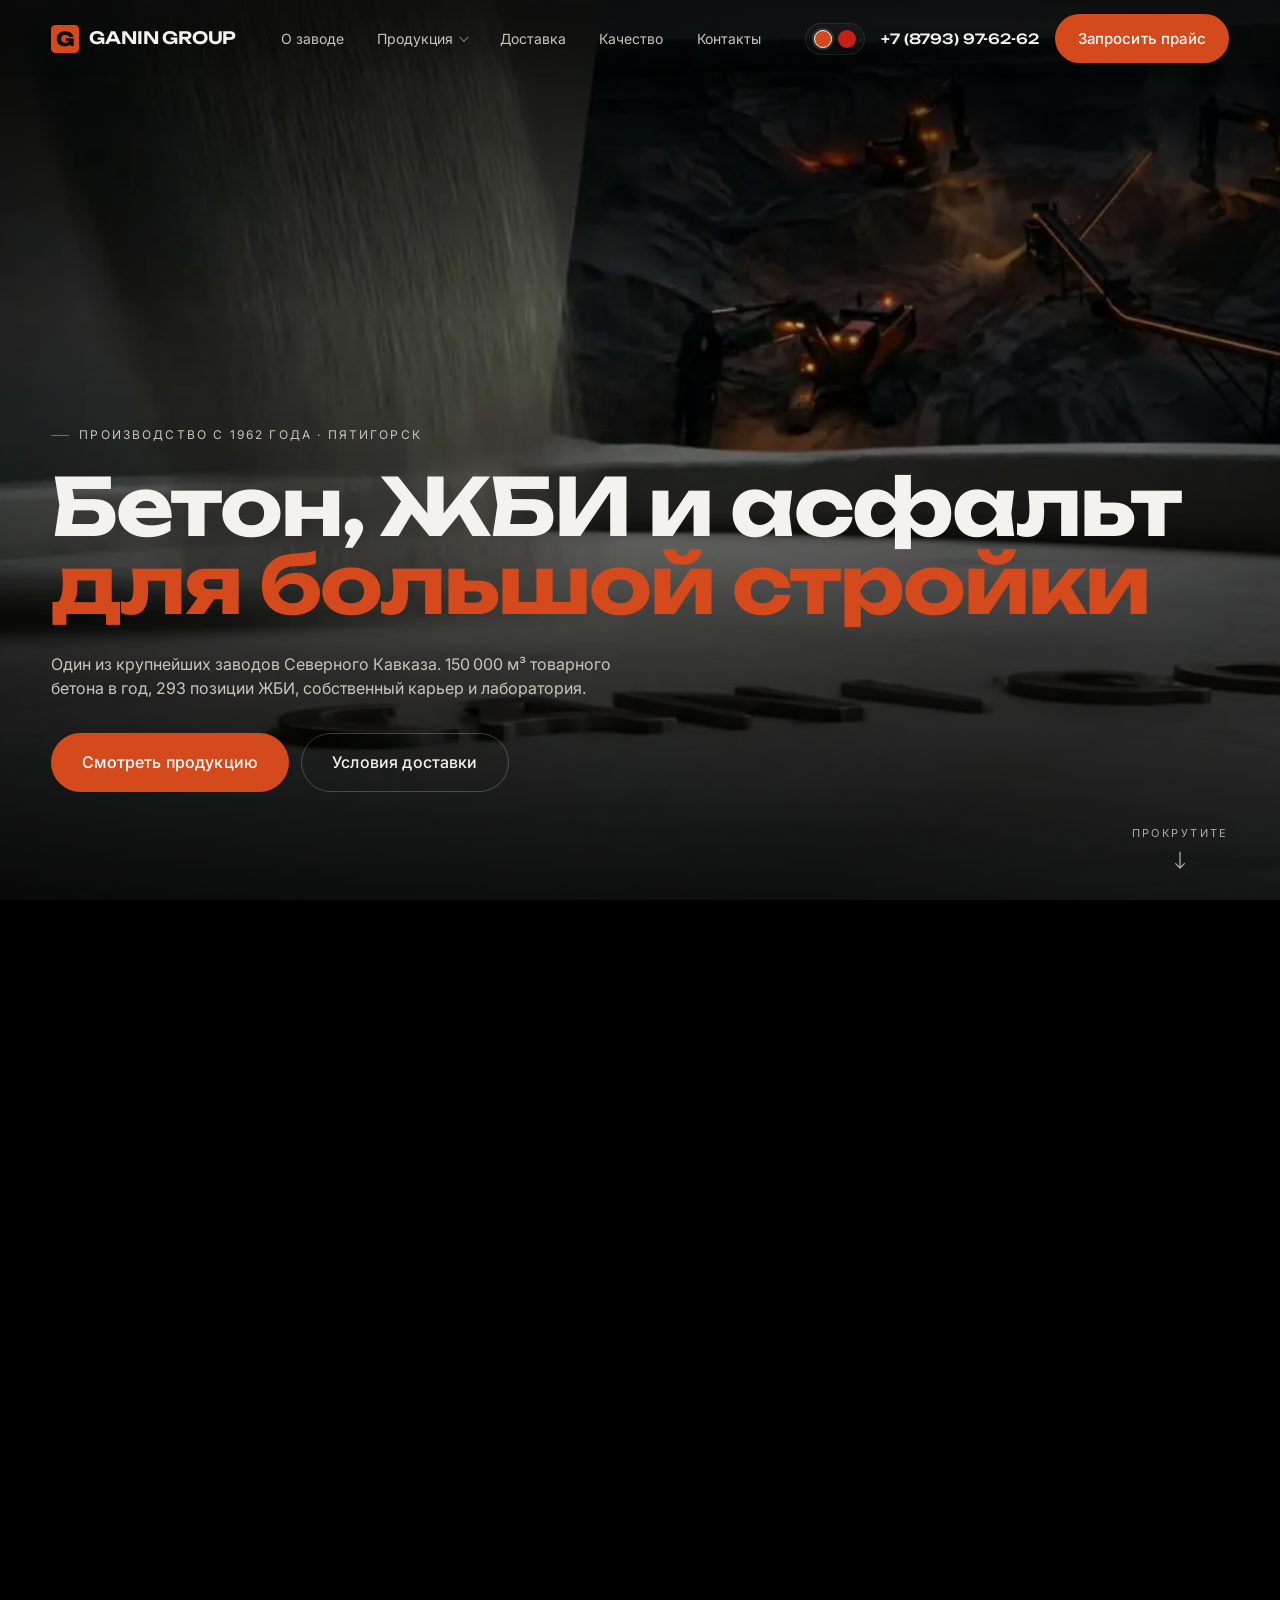
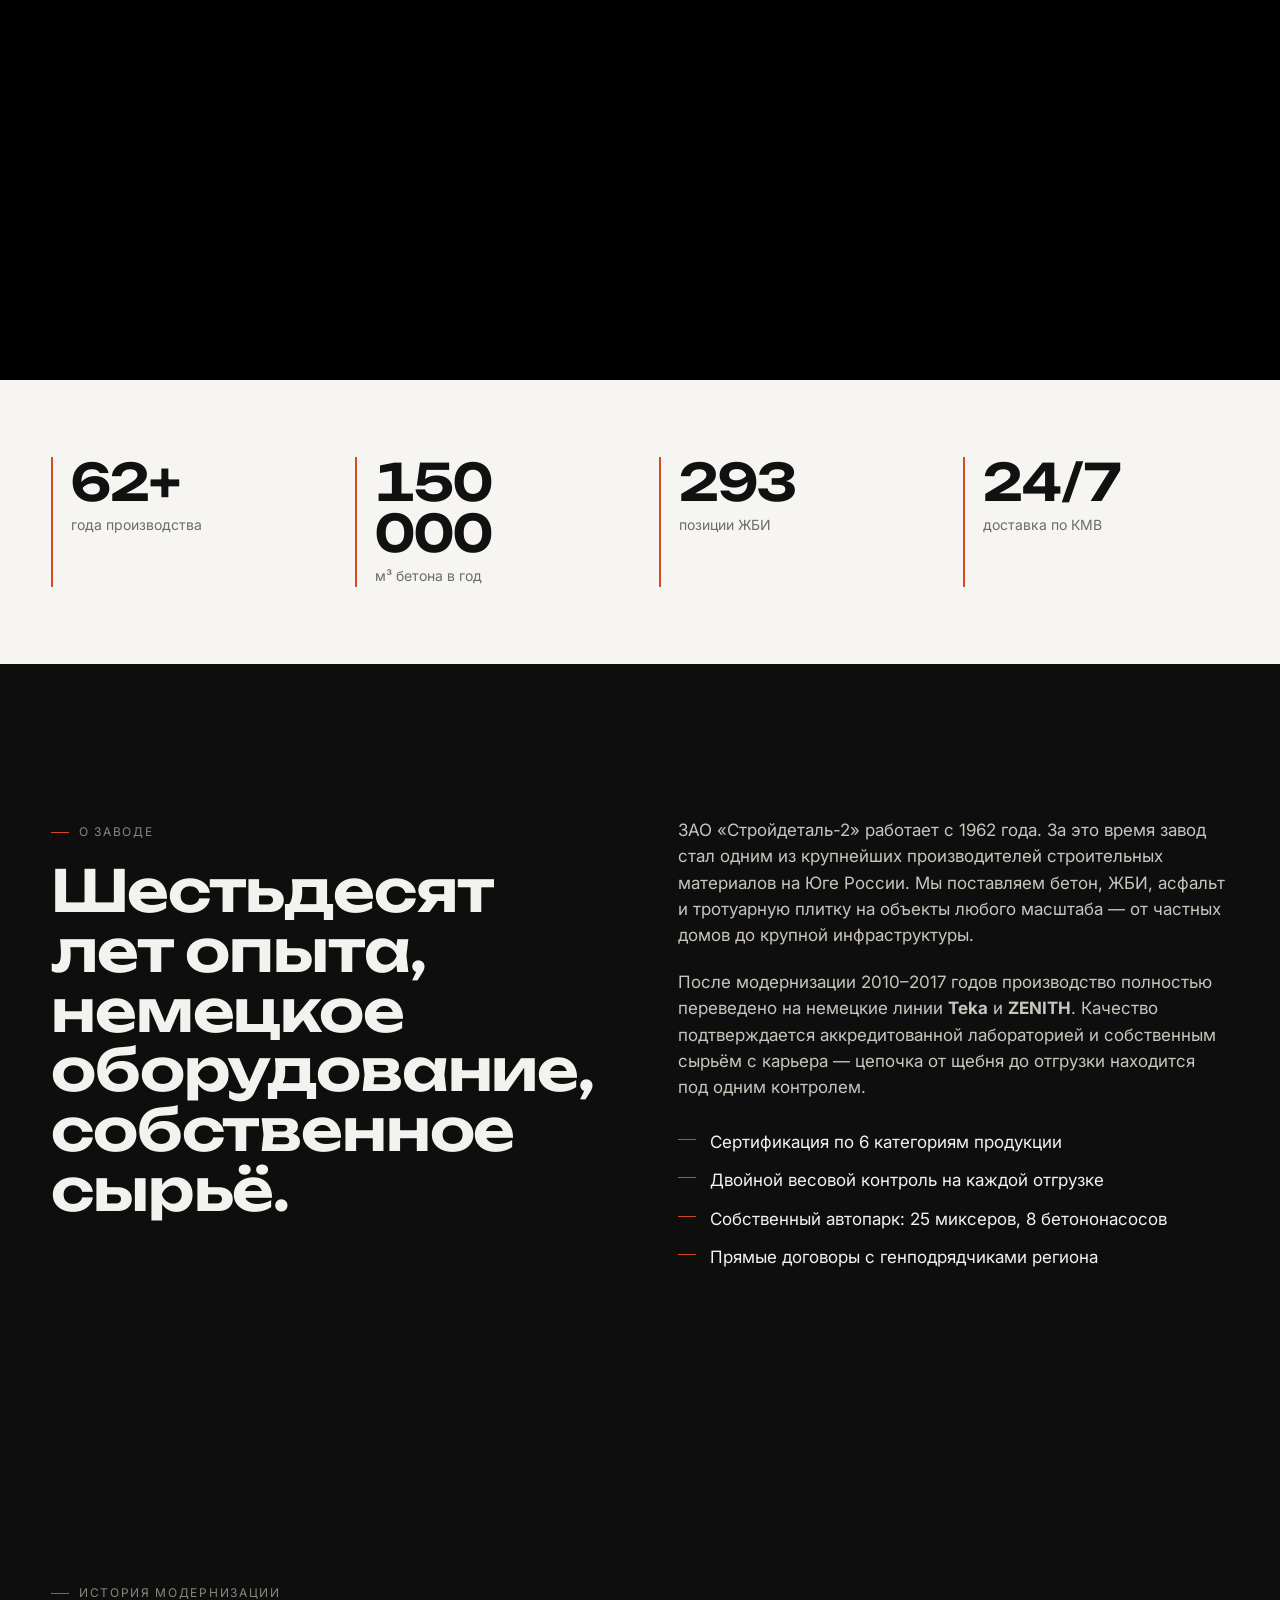
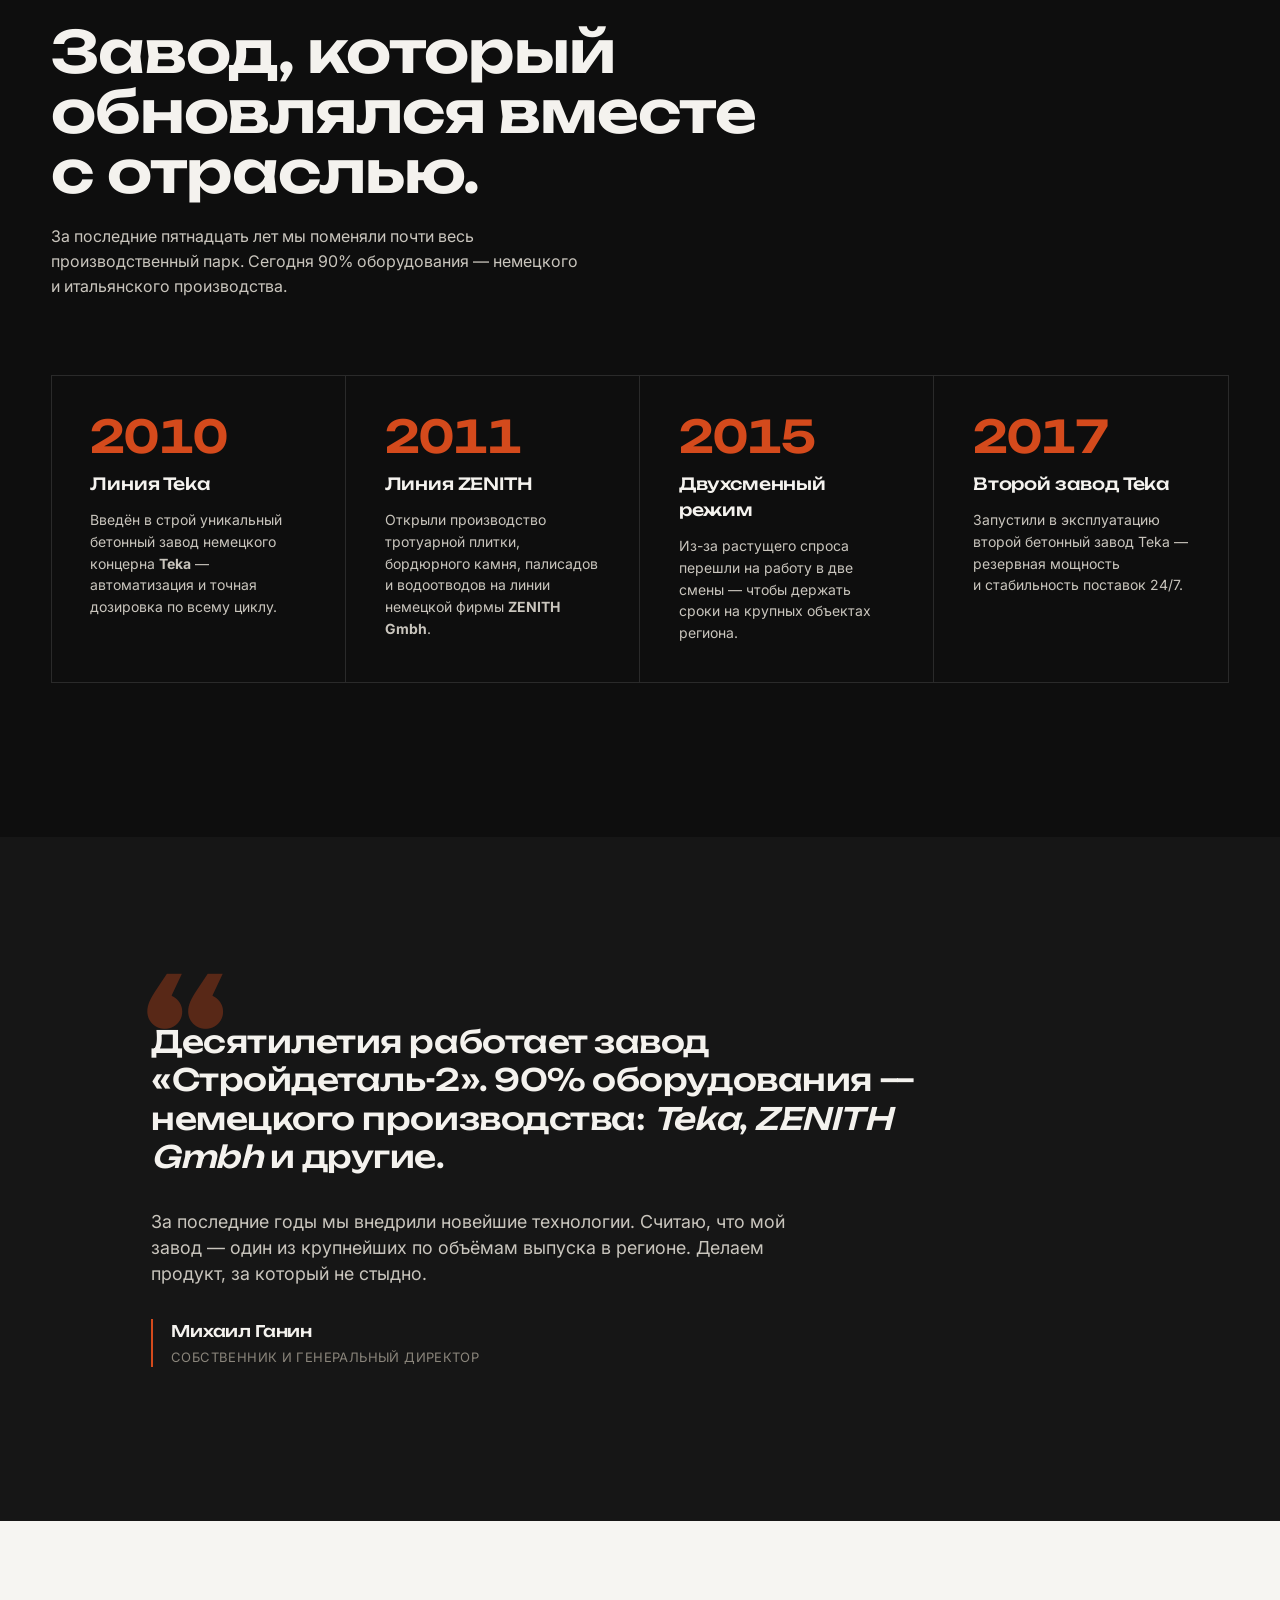
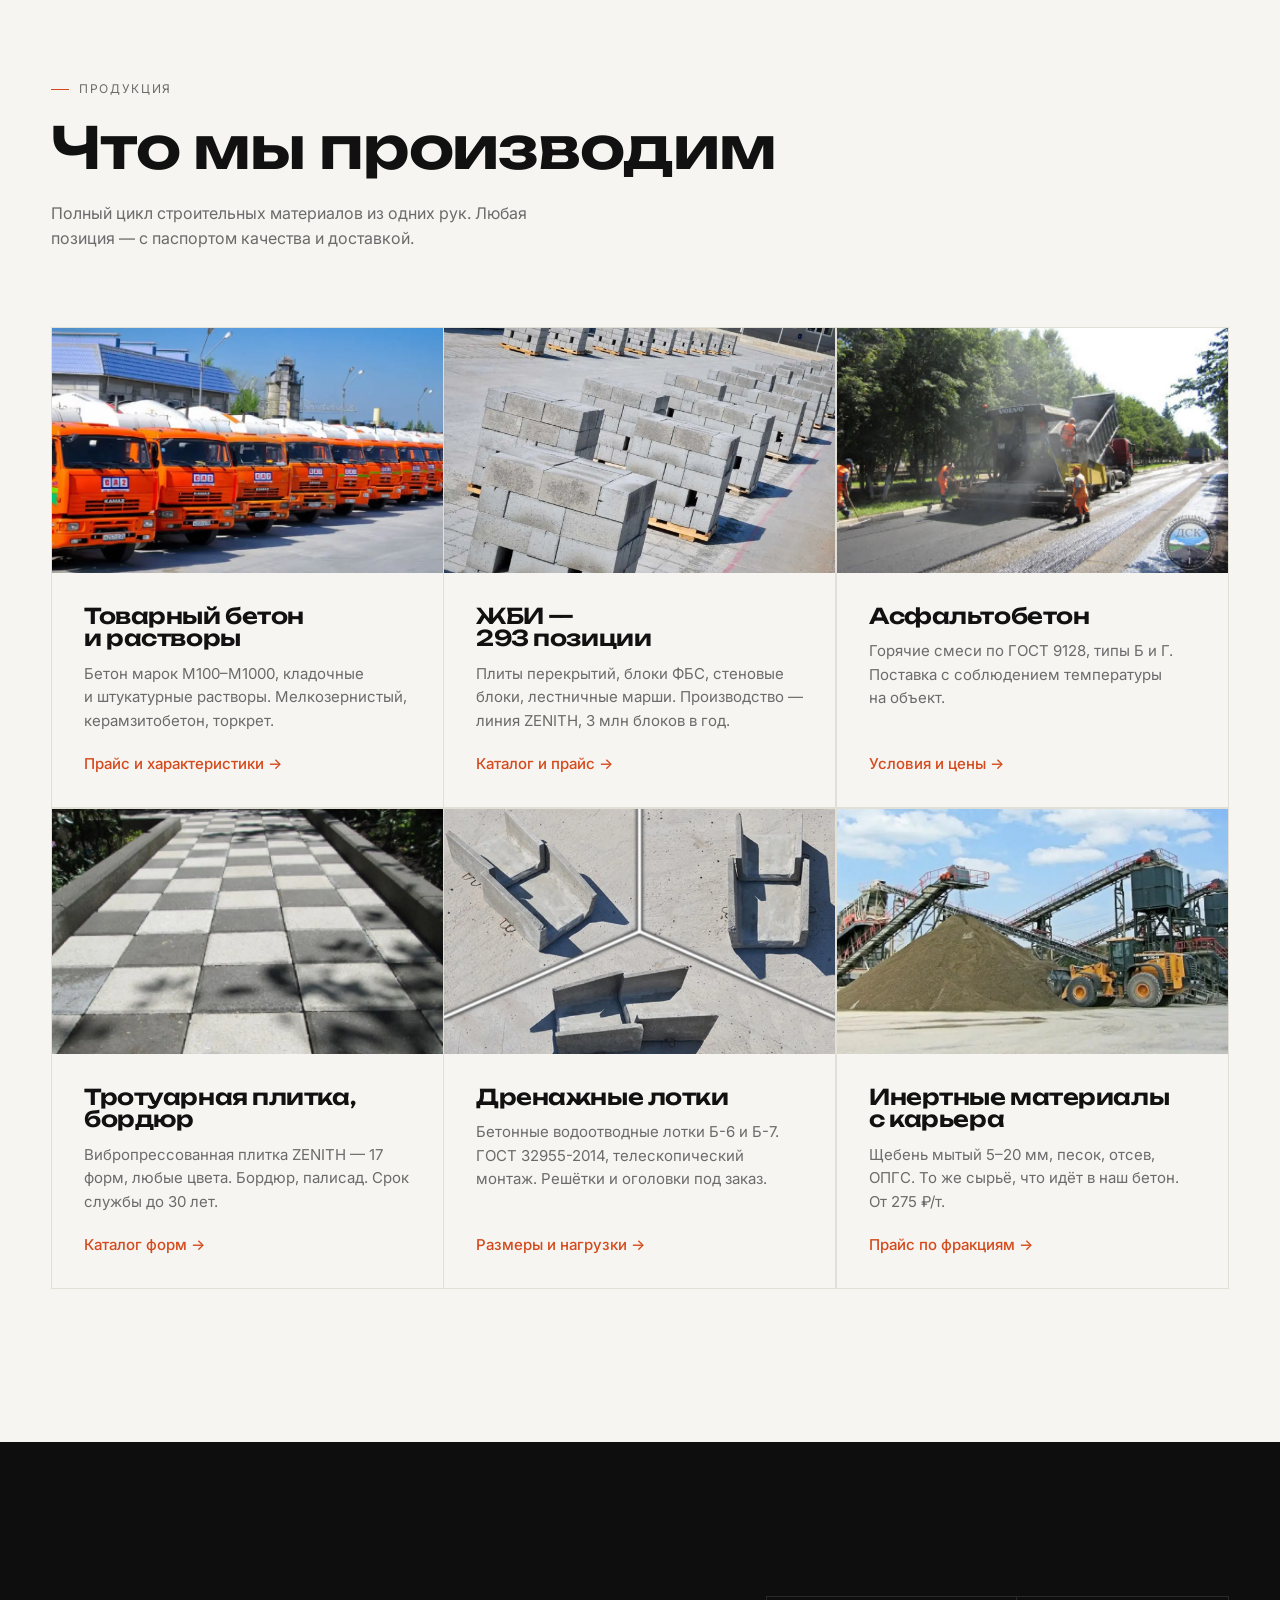
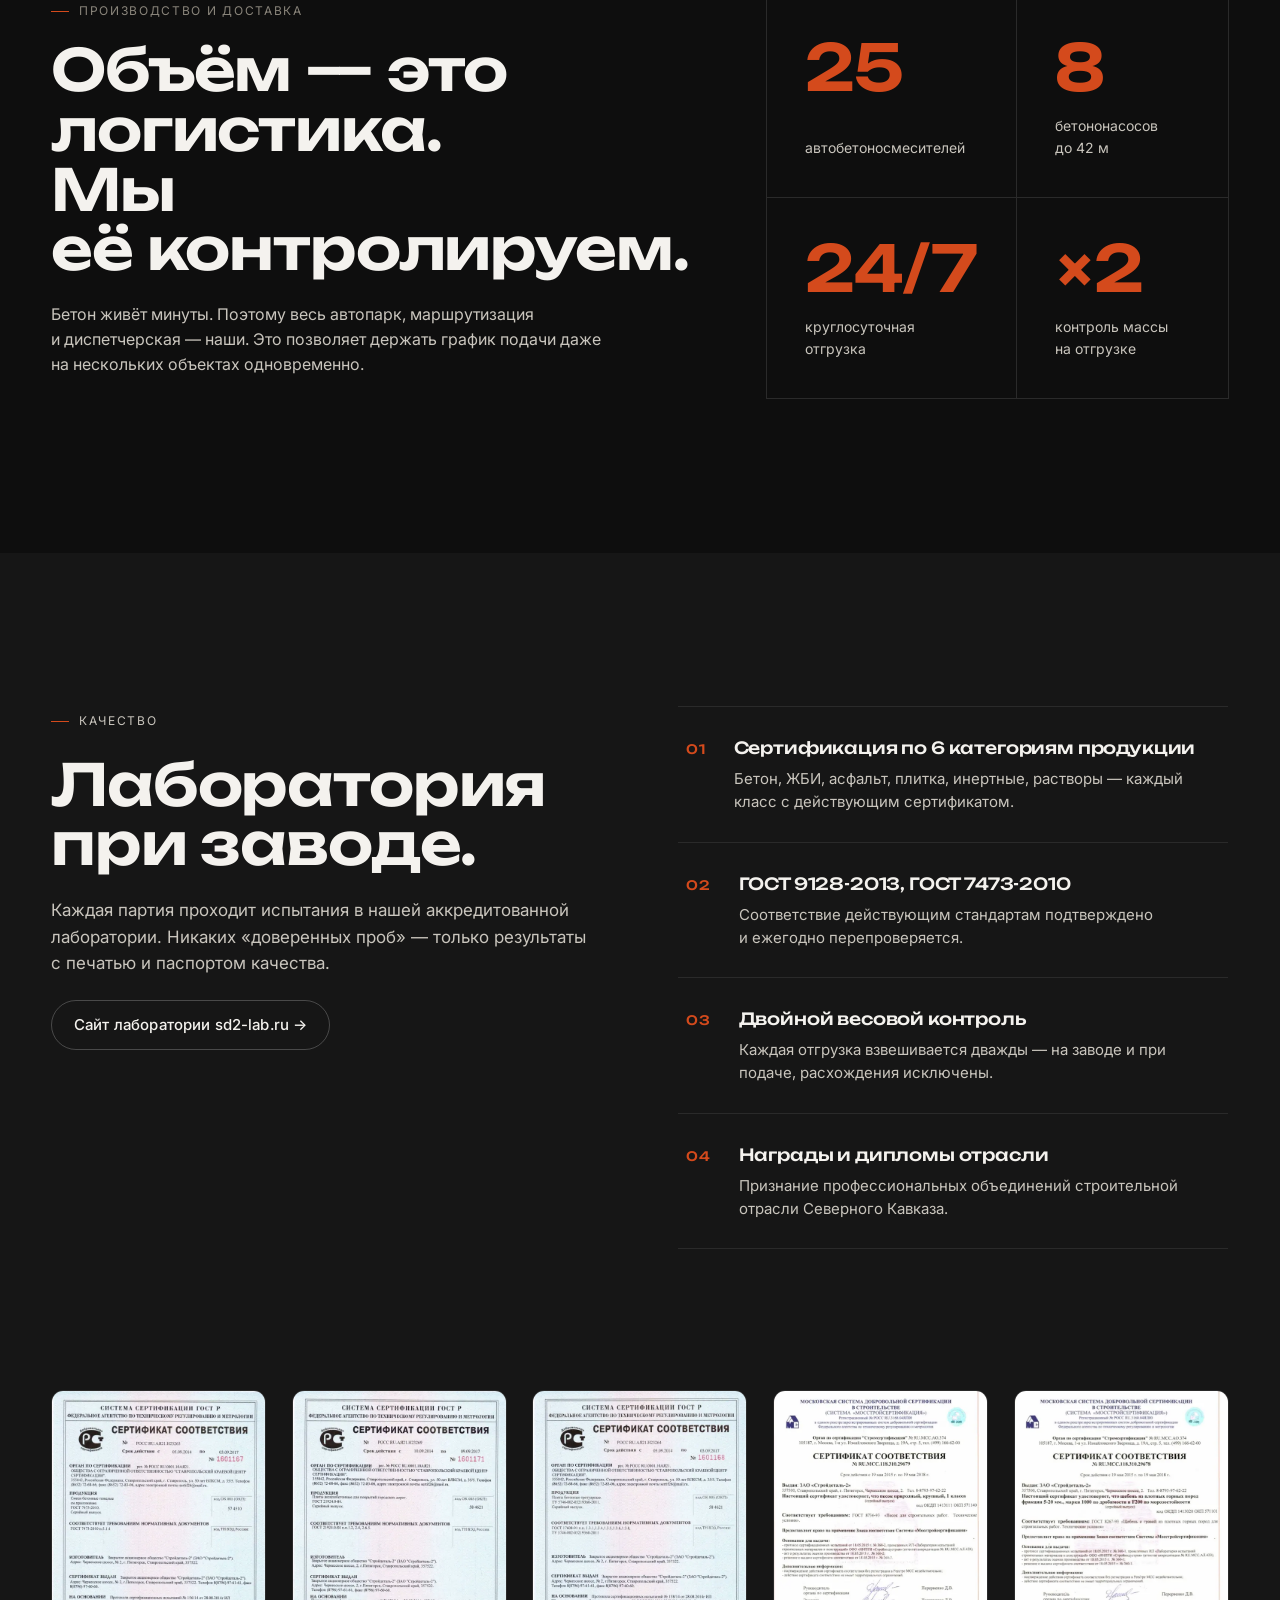
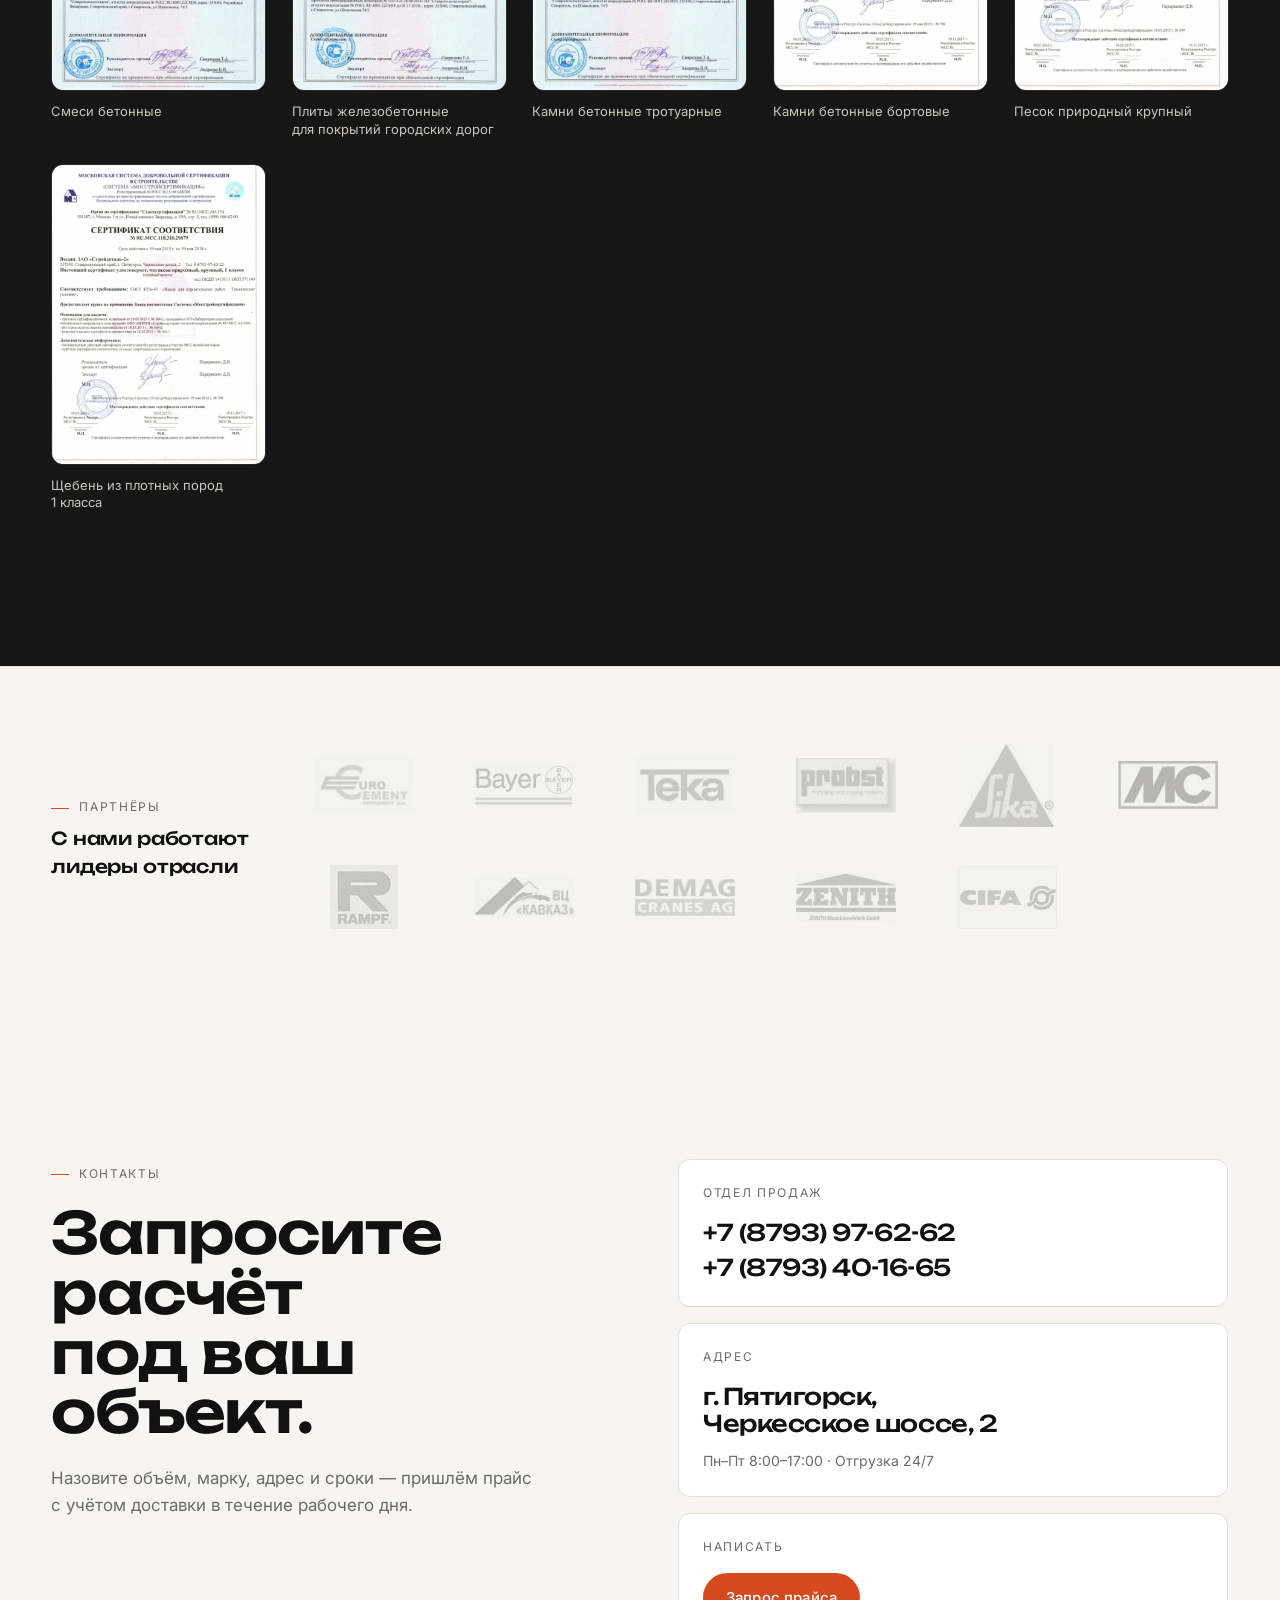
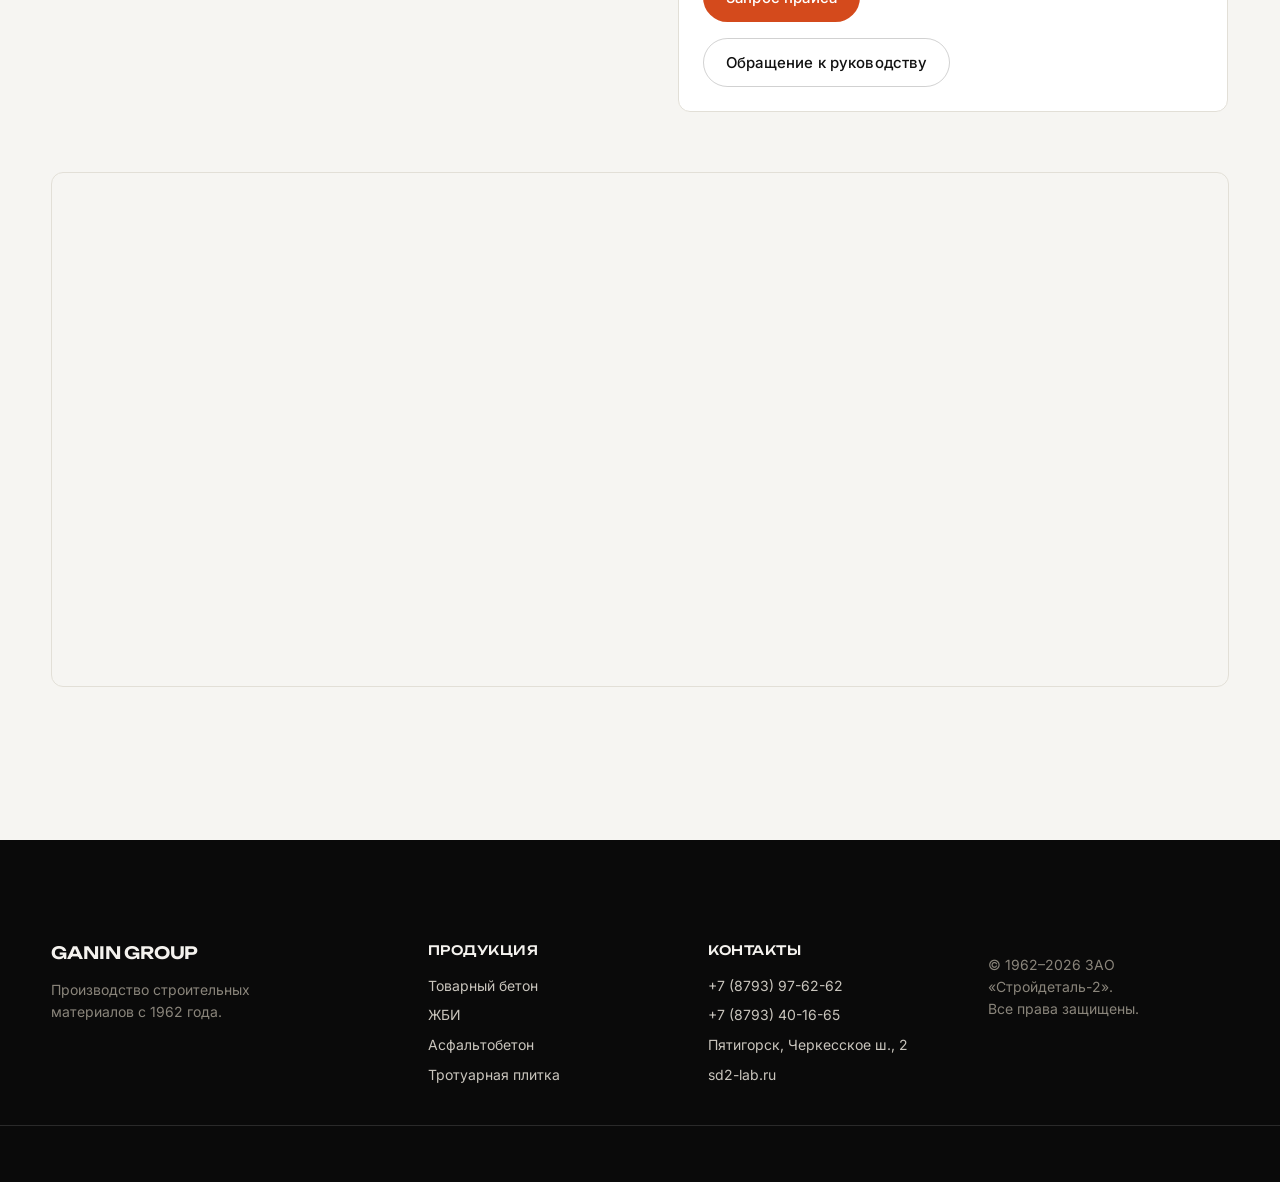
==== commit f2e08a2a: "first commit" ====
--- a/index.html
+++ b/index.html
@@ -134,7 +134,7 @@
   <div class="container">
     <header class="section__head reveal">
       <p class="eyebrow">История модернизации</p>
-      <h2 class="h2">Завод, который<br/>обновлялся&nbsp;вместе&nbsp;с&nbsp;отраслью.</h2>
+      <h2 class="h2">Завод, который<br/>обновлялся вместе с&nbsp;отраслью.</h2>
       <p class="section__lede">
         За&nbsp;последние пятнадцать лет мы&nbsp;поменяли почти весь
         производственный парк. Сегодня 90% оборудования&nbsp;— немецкого
--- a/assets/css/styles.css
+++ b/assets/css/styles.css
@@ -53,6 +53,11 @@
   -webkit-font-smoothing: antialiased;
   -moz-osx-font-smoothing: grayscale;
   text-rendering: optimizeLegibility;
+  /* IMPORTANT: do NOT set overflow-x here. Mismatched overflow-x/y
+     (e.g. clip + visible) normalises overflow-y to auto on some
+     browsers, which makes <body> a scroll container and BREAKS
+     position:sticky on the hero. The header constrains its own
+     horizontal overflow with max-width: 100vw + overflow-x: clip. */
 }
 
 img, svg, video, canvas, iframe { display: block; max-width: 100%; }
@@ -162,6 +167,13 @@
   padding-block: 14px;
   background: linear-gradient(to bottom, rgba(14,14,14,.6), rgba(14,14,14,0));
   transition: background .25s var(--ease), backdrop-filter .25s var(--ease);
+  /* Hard-constrain to viewport width — guards against grid items
+     forcing the fixed header wider than the screen on some mobile
+     browsers (where it pushes the burger off-screen).
+     overflow-x: clip — only horizontal; doesn't break overflow-y
+     so the desktop dropdown can still spill below the header. */
+  max-width: 100vw;
+  overflow-x: clip;
 }
 .site-header.is-scrolled {
   background: rgba(14,14,14,.85);
@@ -176,6 +188,10 @@
   align-items: center;
   gap: 32px;
 }
+/* Allow grid children to shrink below their content's min size —
+   without this, a long brand name or wide actions block can push
+   the burger past the right edge on narrow phones. */
+.header-row > * { min-width: 0; }
 
 .brand {
   display: inline-flex;
@@ -371,13 +387,18 @@
 /* ============ Hero ============ */
 .hero {
   position: relative;
-  height: 220vh;        /* scroll length for the video */
+  /* Use dvh (dynamic viewport height) so mobile URL-bar collapse
+     doesn't make the hero taller than the actually visible scroll
+     range. Falls back to vh on browsers without dvh support. */
+  height: 220vh;
+  height: 220dvh;       /* scroll length for the video */
   background: #000;
 }
 .hero__sticky {
   position: sticky;
   top: 0;
   height: 100vh;
+  height: 100dvh;
   overflow: hidden;
 }
 .hero__canvas,
@@ -563,7 +584,7 @@
 
 .products__grid {
   display: grid;
-  grid-template-columns: repeat(auto-fit, minmax(320px, 1fr));
+  grid-template-columns: repeat(auto-fit, minmax(min(320px, 100%), 1fr));
   gap: 1px;
   background: var(--light-line);
   border: 1px solid var(--light-line);
@@ -1357,7 +1378,7 @@
 @media (max-width: 1100px) {
   .nav { display: none; }
   .header-row { grid-template-columns: auto 1fr auto; }
-  .burger { display: inline-flex; align-items: center; justify-content: center; }
+  .burger { display: inline-block; }
   .header-actions .btn { display: none; }
 
   .site-header.is-open .nav {
@@ -1413,7 +1434,7 @@
 @media (max-width: 640px) {
   body { font-size: 16px; }
   .phone-link { display: none; }
-  .hero { height: 180vh; }   /* shorter scroll range on mobile */
+  .hero { height: 180vh; height: 180dvh; }   /* shorter scroll range on mobile */
   .hero__title { font-size: clamp(1.9rem, 8.6vw, 2.8rem); letter-spacing: -0.02em; max-width: none; hyphens: auto; }
   .hero__lede  { font-size: 15px; }
   .hero__content { padding-bottom: 56px; }
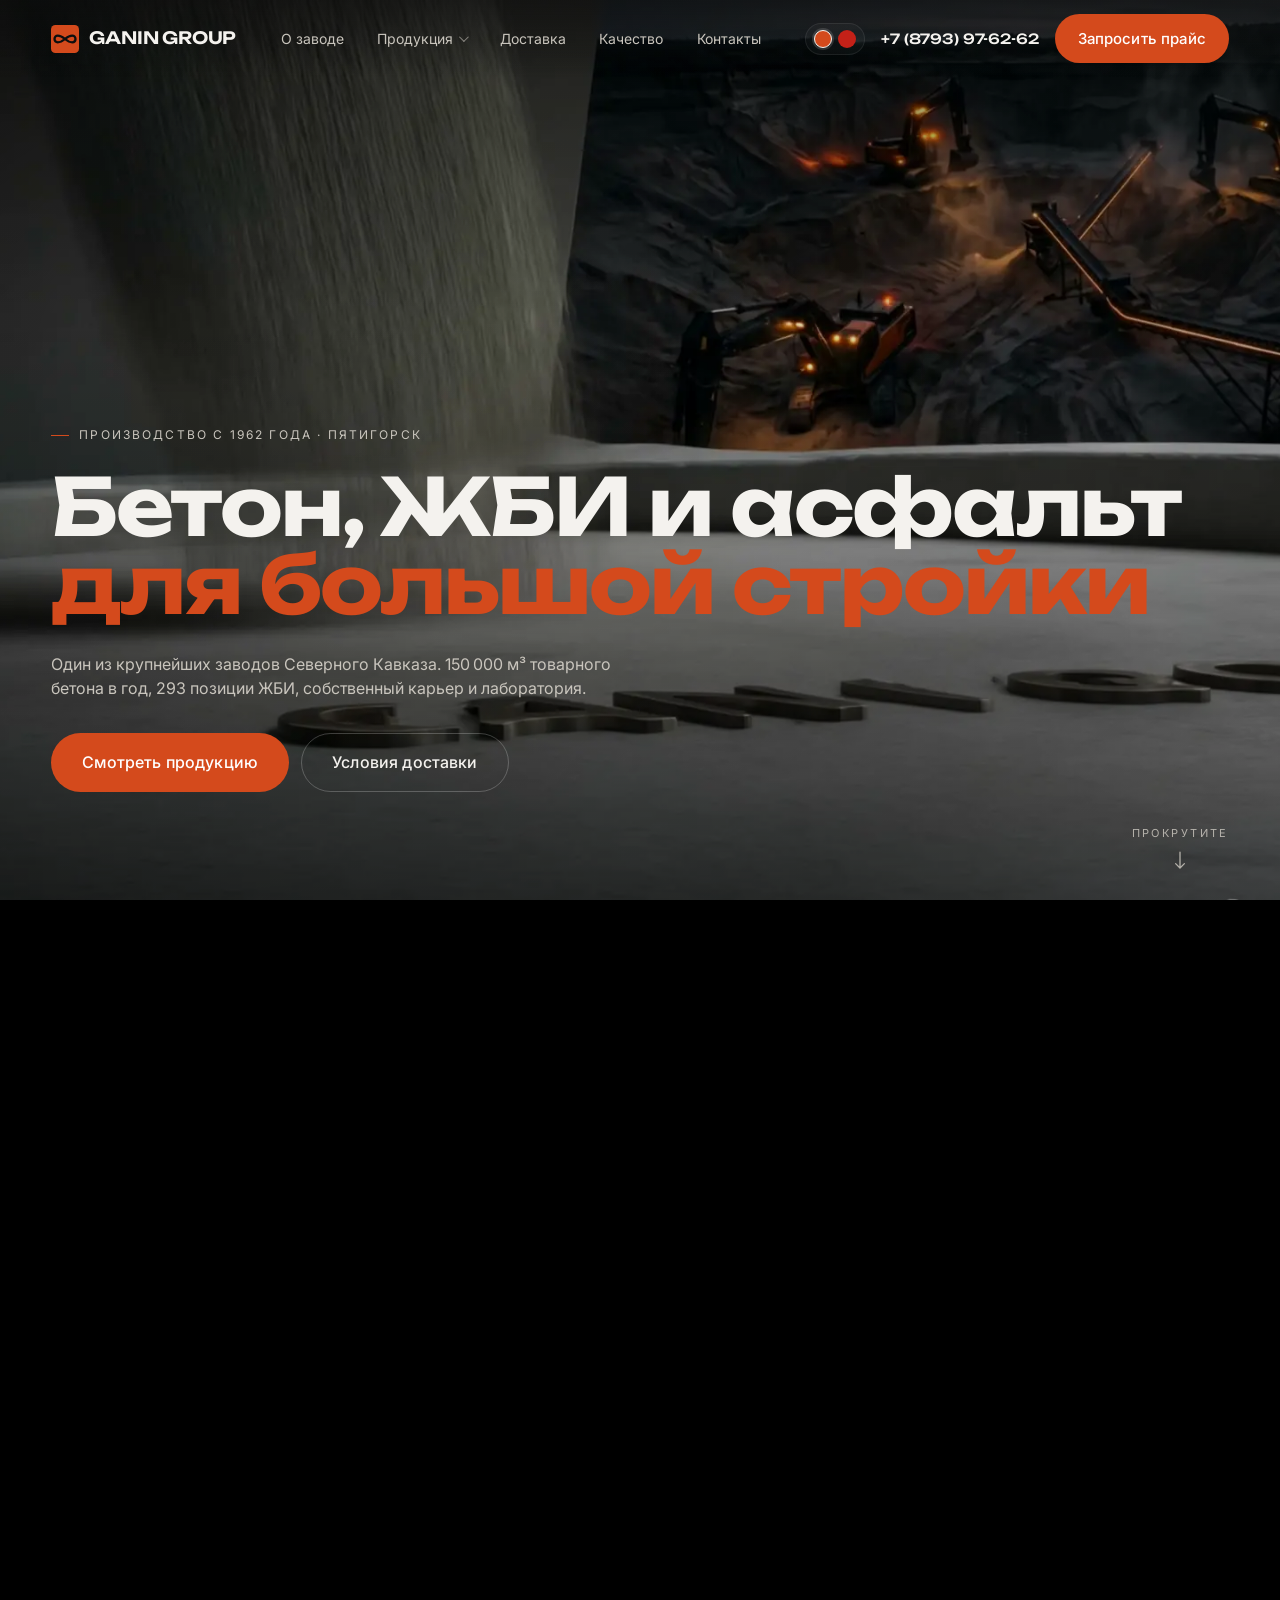
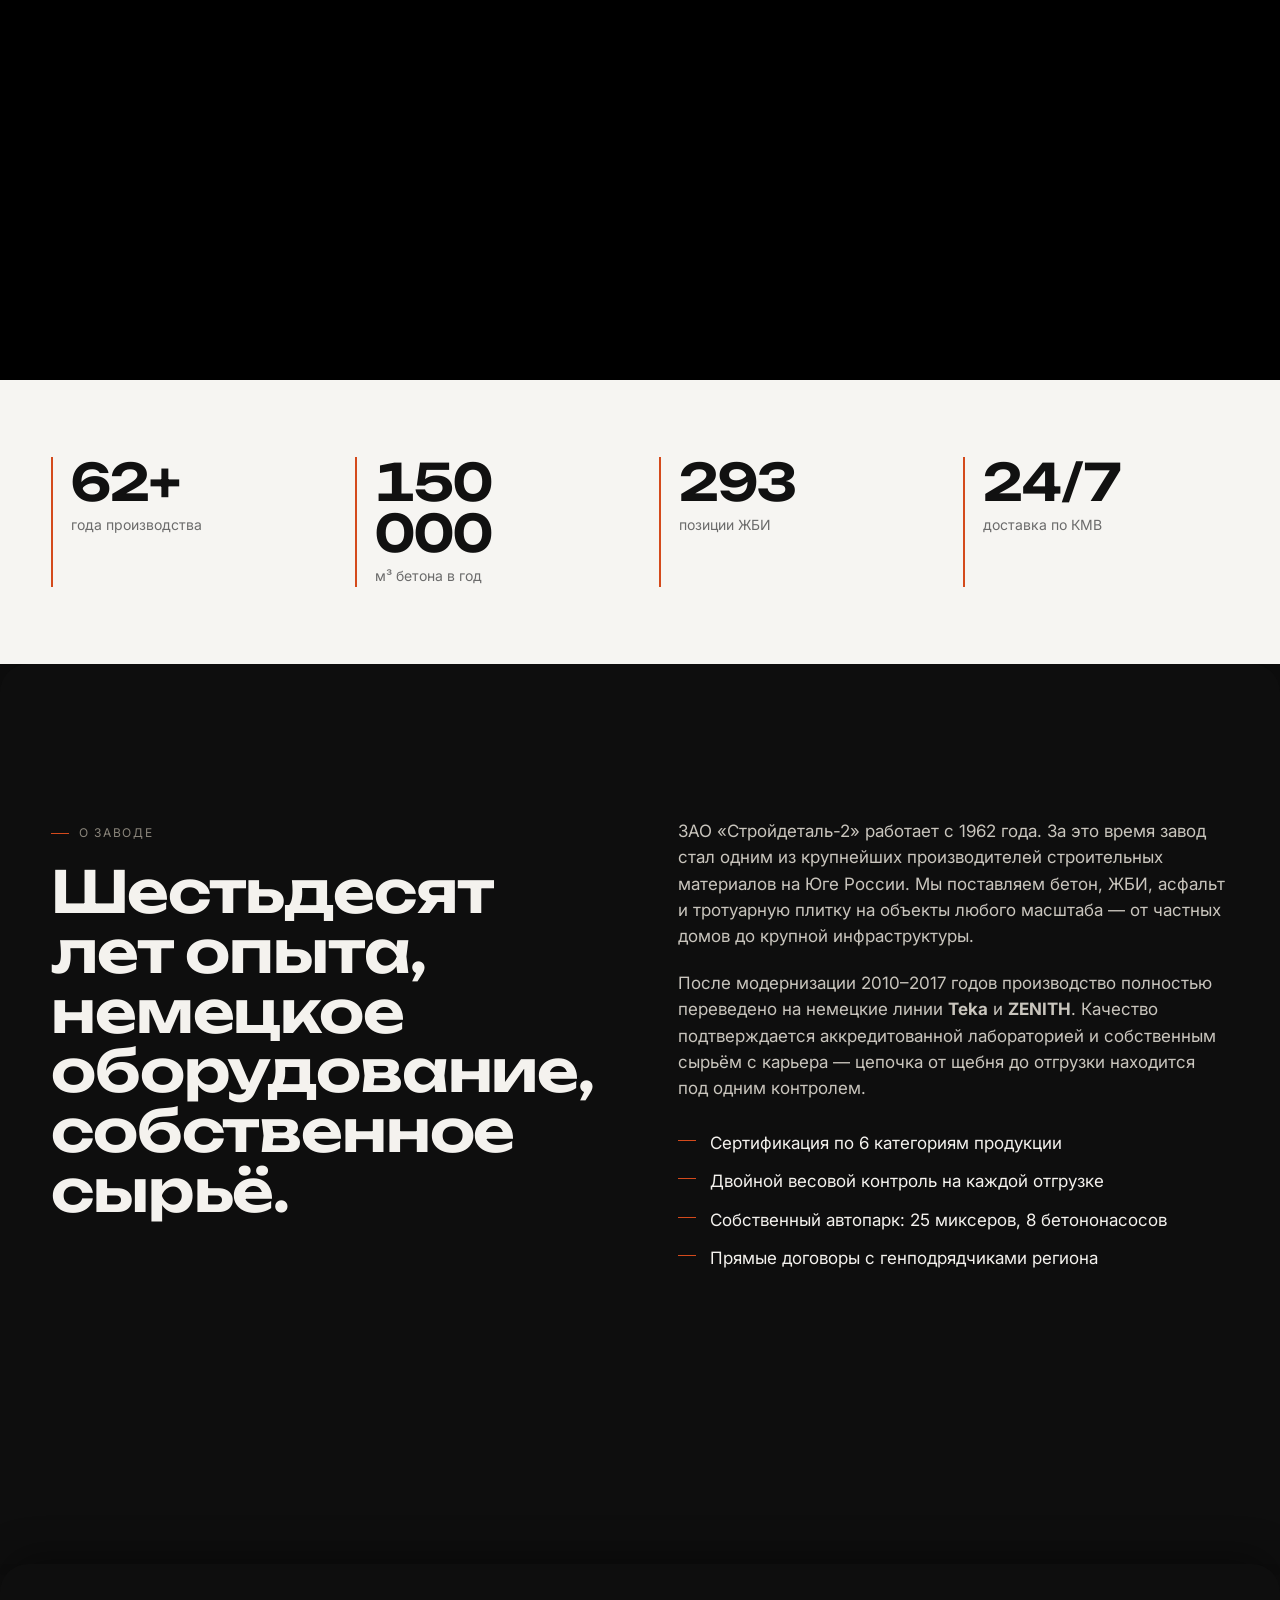
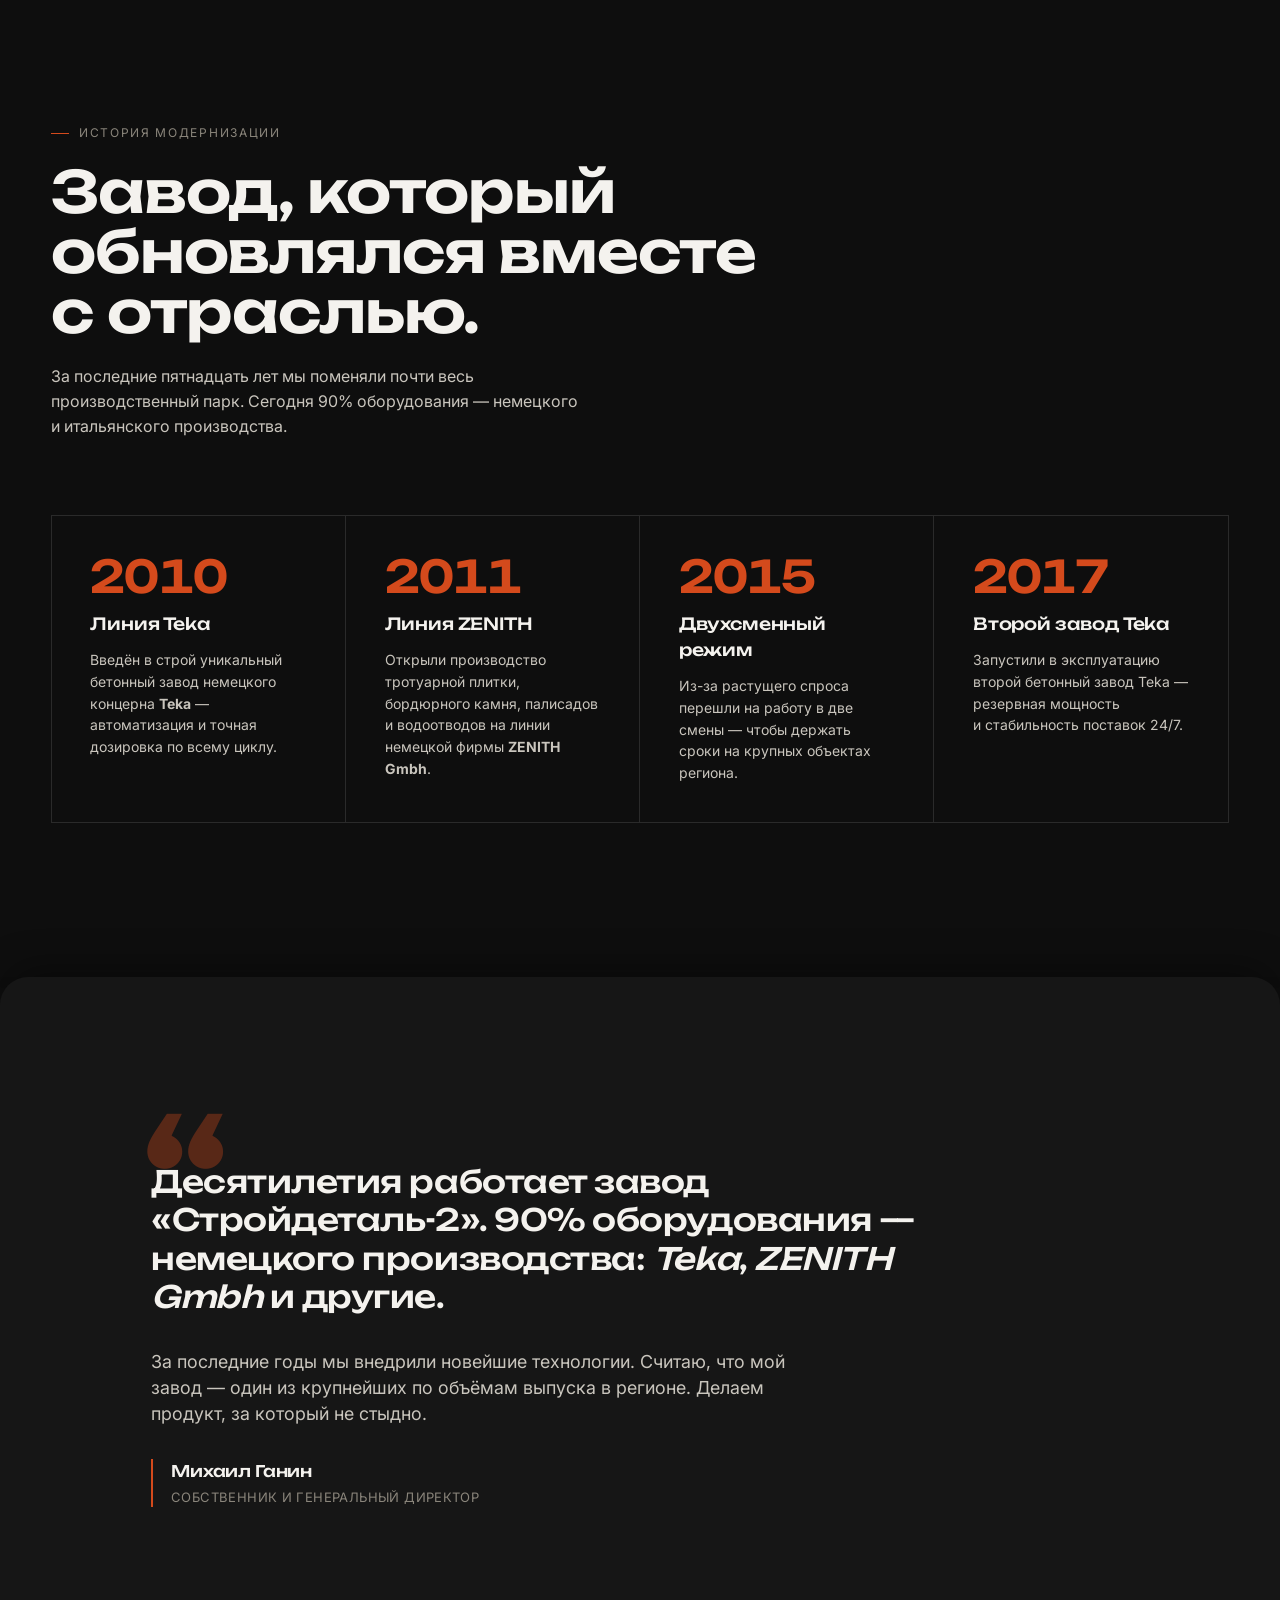
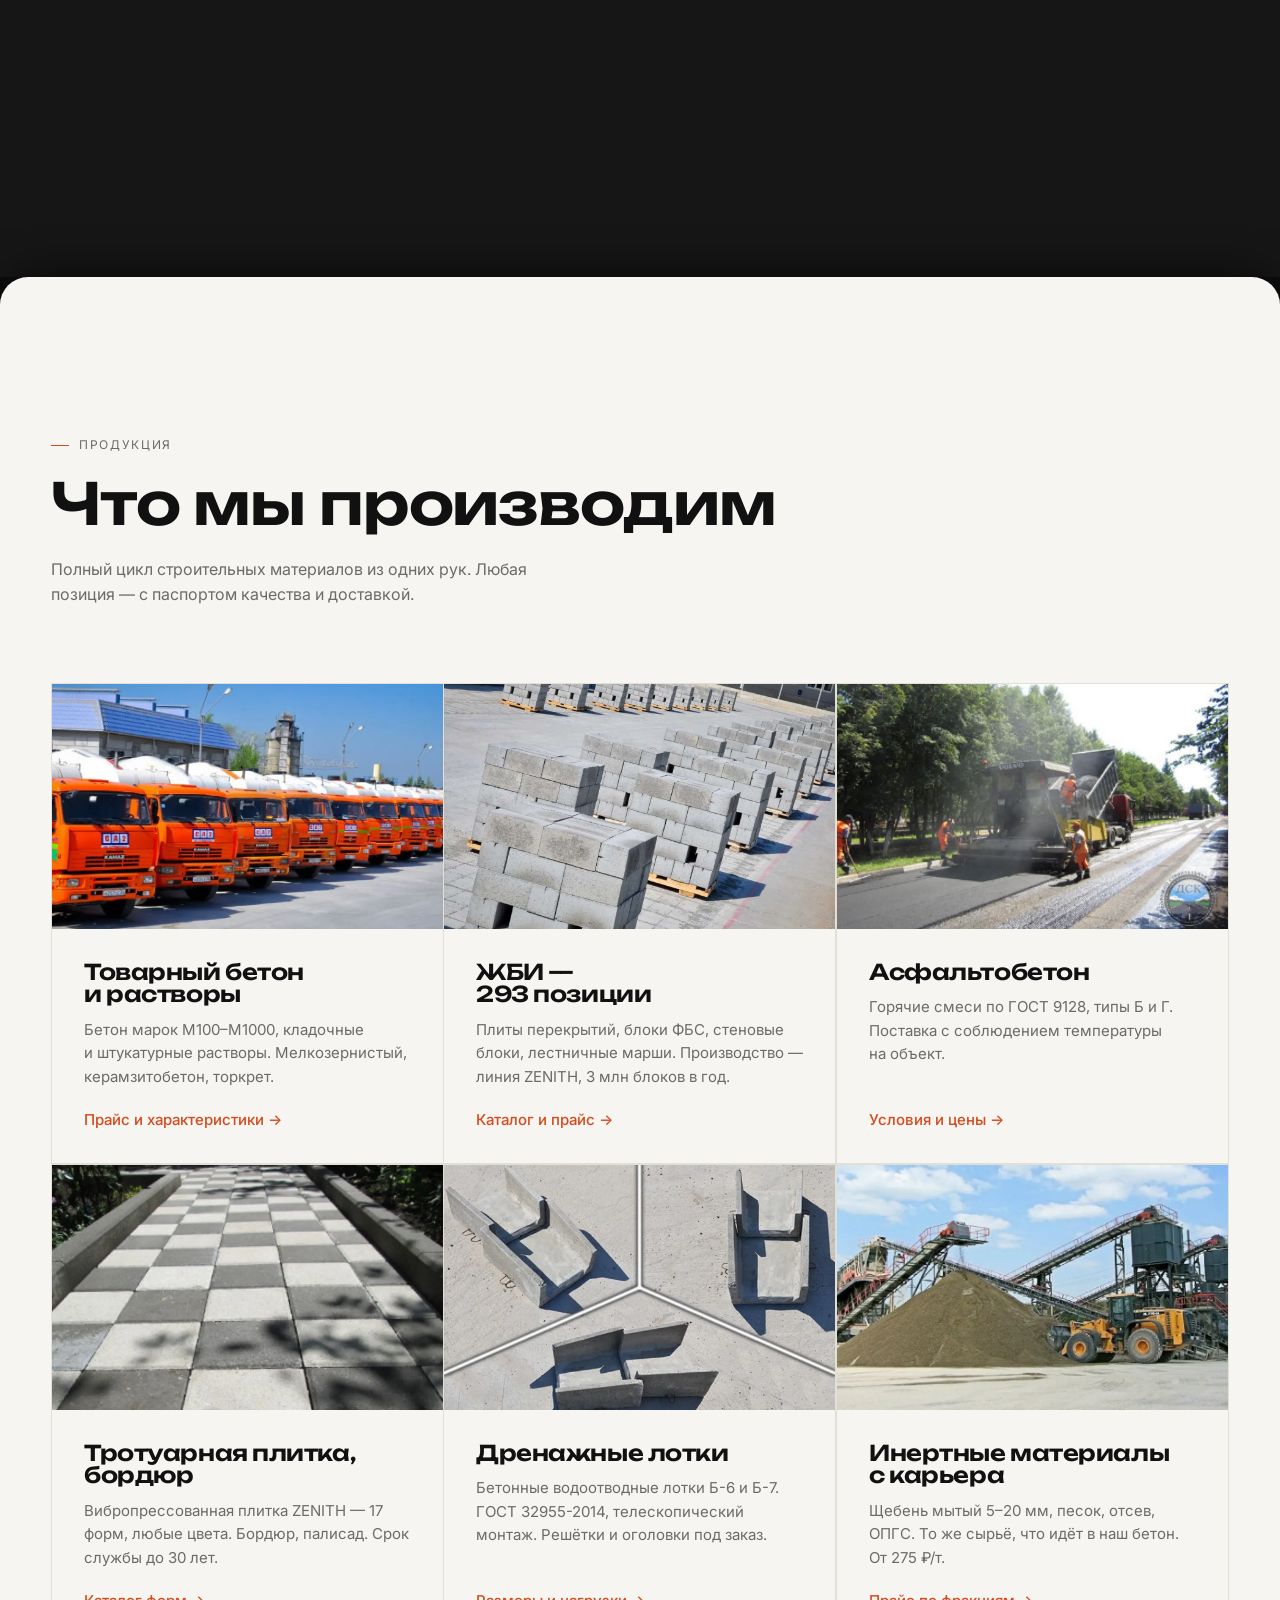
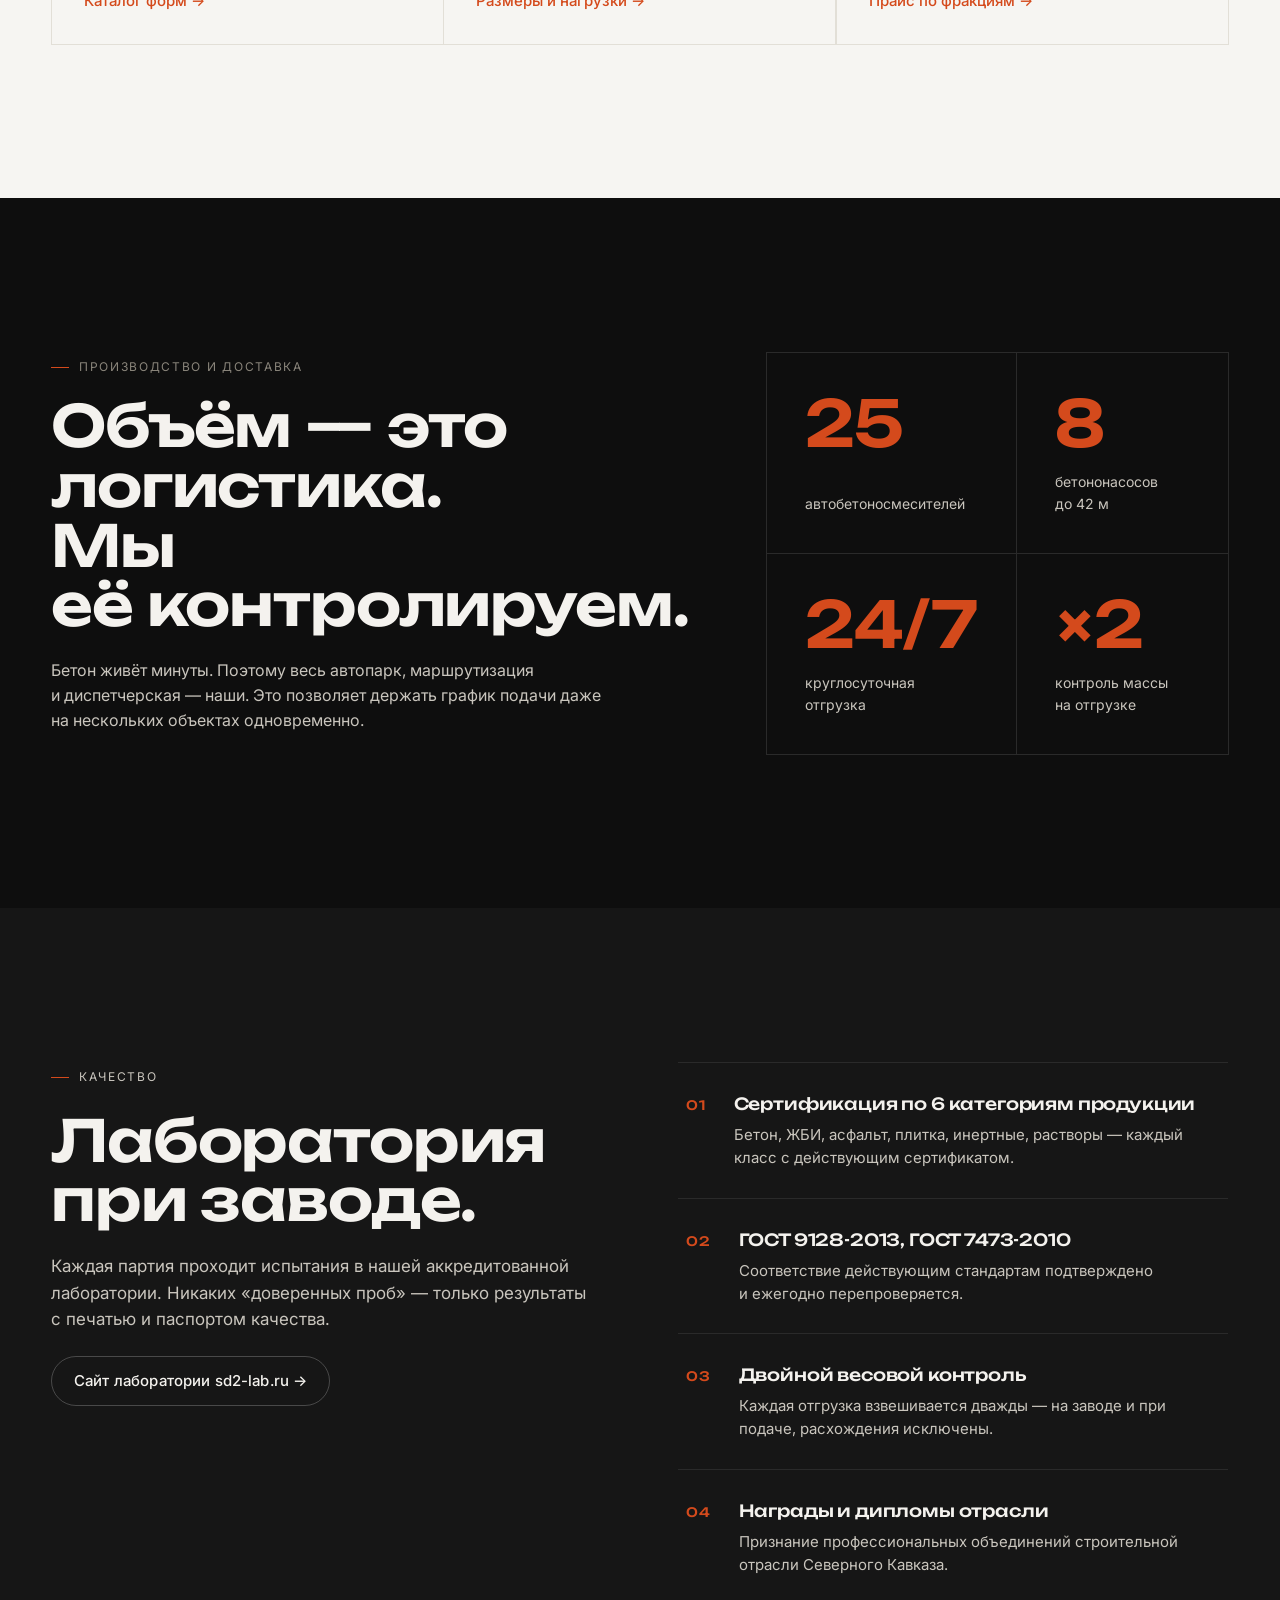
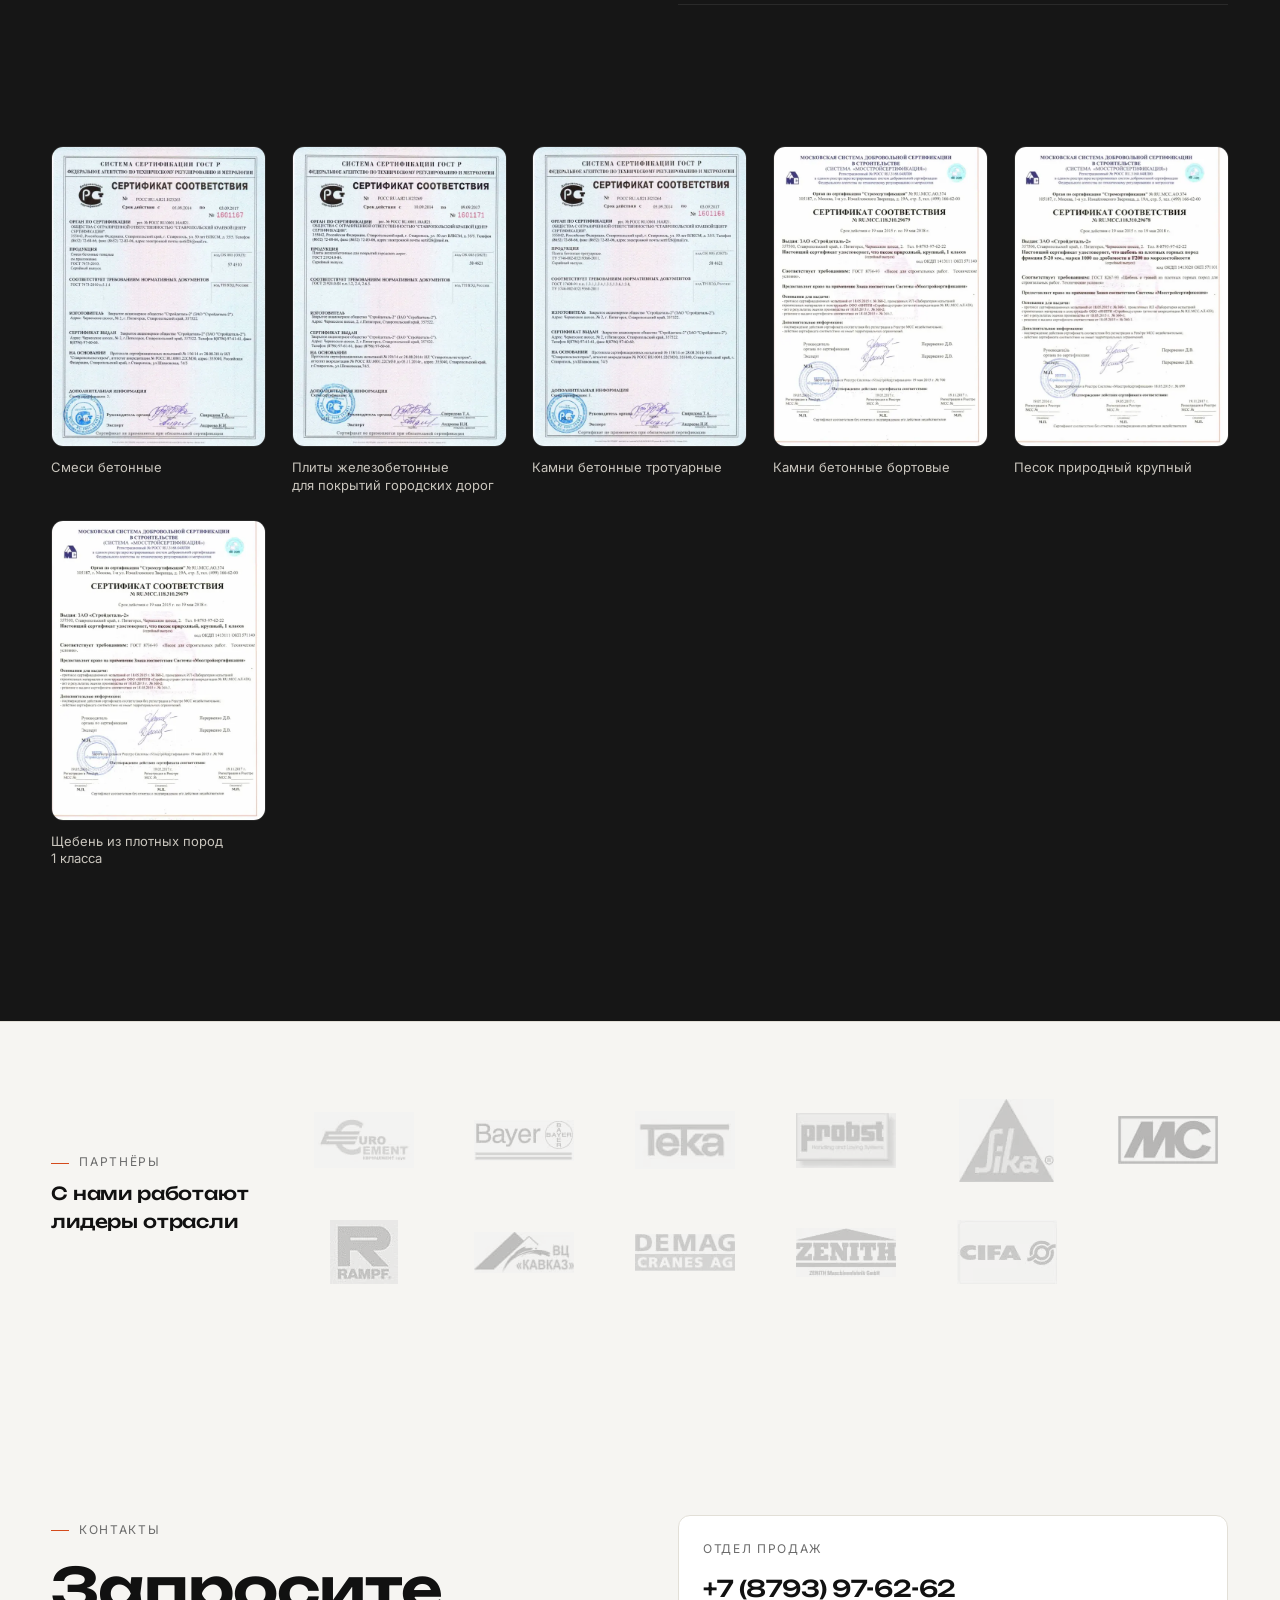
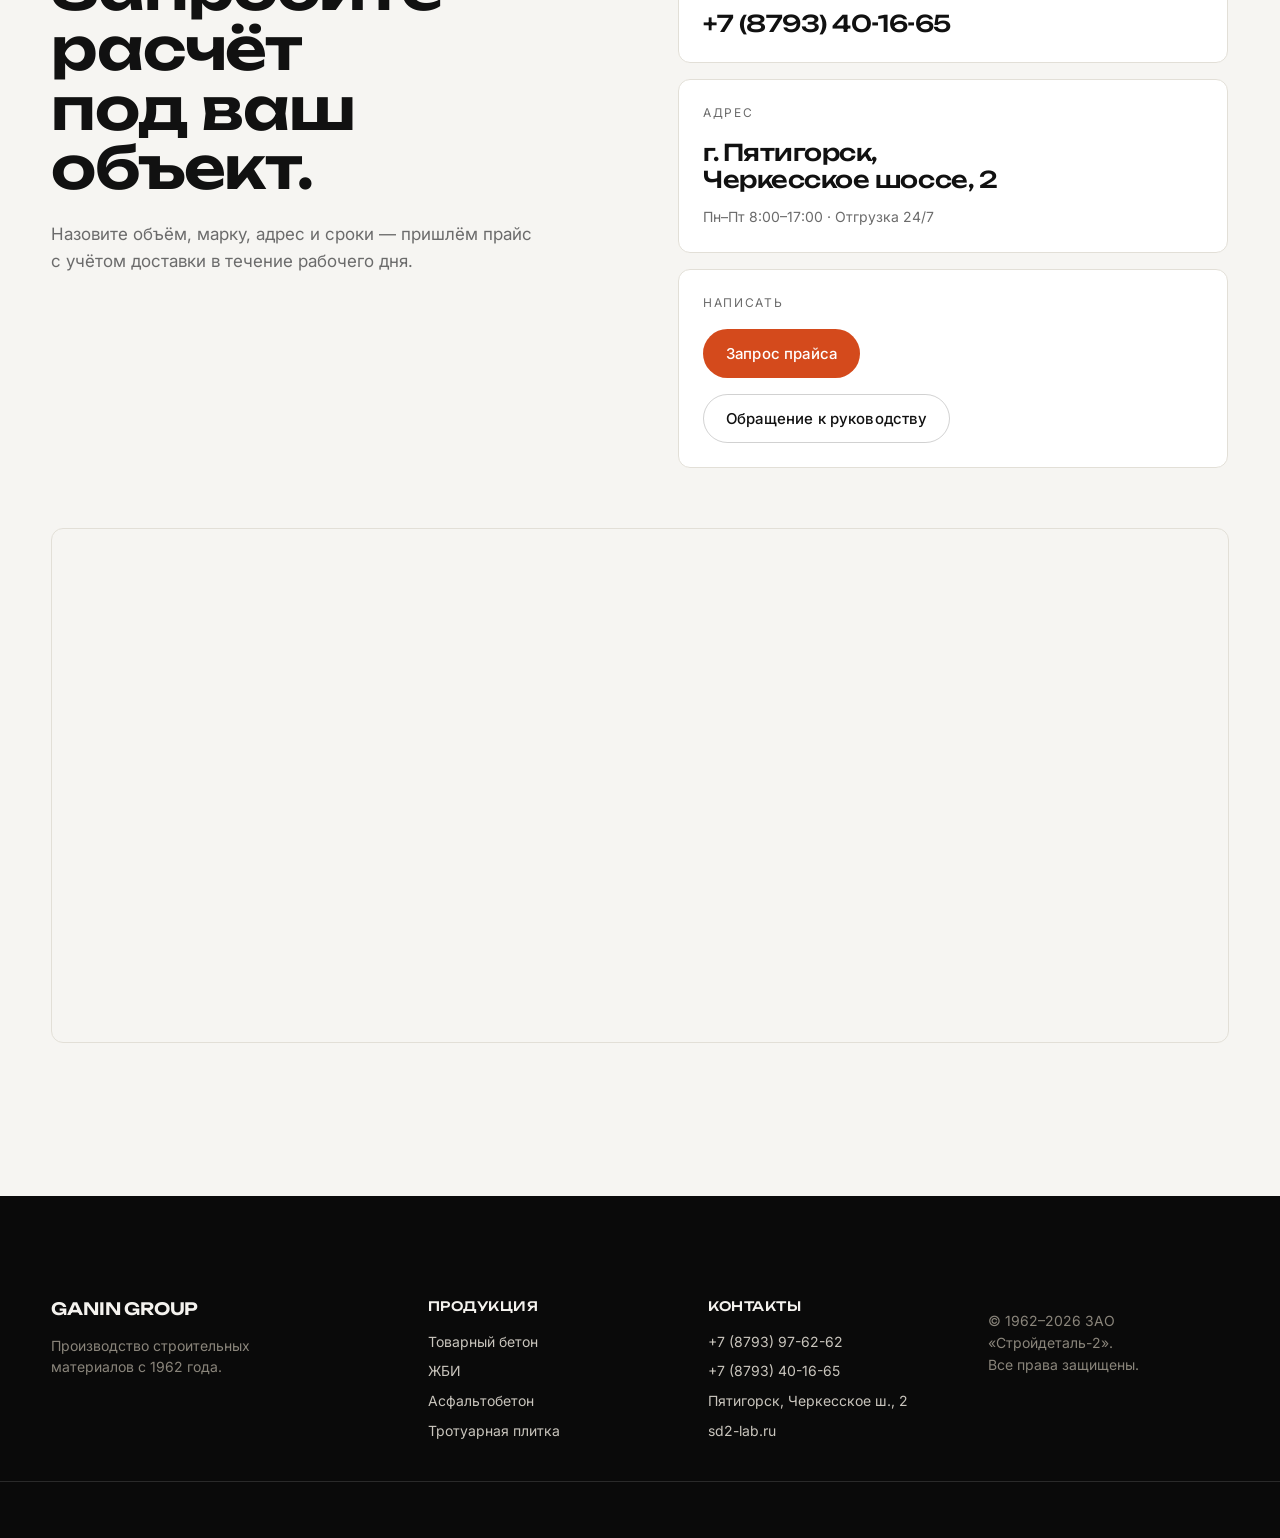
==== commit 94d67c49: "first commit" ====
--- a/index.html
+++ b/index.html
@@ -19,7 +19,7 @@
 <header class="site-header" data-header>
   <div class="container header-row">
     <a class="brand" href="#top" aria-label="GANIN GROUP — на главную">
-      <svg class="brand__mark" viewBox="0 0 32 32" aria-hidden="true"><rect width="32" height="32" rx="5" fill="currentColor"/><text x="16" y="23.5" text-anchor="middle" font-family="Unbounded, system-ui, sans-serif" font-weight="800" font-size="22" letter-spacing="-1" fill="#0E0E0E">G</text></svg>
+      <svg class="brand__mark" viewBox="0 0 32 32" aria-hidden="true"><rect width="32" height="32" rx="5" fill="currentColor"/><path d="M 4 16 C 4 11, 10 11, 16 16 C 22 21, 28 21, 28 16 C 28 11, 22 11, 16 16 C 10 21, 4 21, 4 16 Z" fill="none" stroke="#0E0E0E" stroke-width="2.6" stroke-linecap="round" stroke-linejoin="round"/></svg>
       <span class="brand__name">GANIN GROUP</span>
     </a>
 
--- a/assets/css/styles.css
+++ b/assets/css/styles.css
@@ -198,6 +198,12 @@
   align-items: center;
   gap: 10px;
   color: var(--accent);
+  position: relative;
+  overflow: hidden;
+  padding: 2px 4px;          /* breathing room for the shine */
+  margin: -2px -4px;         /* compensate so layout isn't affected */
+  border-radius: 8px;
+  isolation: isolate;
 }
 .brand__mark { width: 28px; height: 28px; }
 .brand__name {
@@ -206,6 +212,35 @@
   font-size: 17px;
   letter-spacing: -0.01em;
   color: var(--fg);
+}
+
+/* Hover shine — a diagonal band sweeps across the logo */
+.brand::after {
+  content: "";
+  position: absolute;
+  inset: 0;
+  background: linear-gradient(
+    115deg,
+    transparent 35%,
+    rgba(255, 255, 255, 0.55) 48%,
+    rgba(255, 255, 255, 0.85) 50%,
+    rgba(255, 255, 255, 0.55) 52%,
+    transparent 65%
+  );
+  transform: translateX(-120%);
+  pointer-events: none;
+  z-index: 1;
+}
+.brand:hover::after,
+.brand:focus-visible::after {
+  animation: brand-shine 0.85s ease-out;
+}
+@keyframes brand-shine {
+  from { transform: translateX(-120%); }
+  to   { transform: translateX(120%); }
+}
+@media (prefers-reduced-motion: reduce) {
+  .brand::after { display: none; }
 }
 
 .nav__list {
@@ -416,8 +451,8 @@
   inset: 0;
   z-index: 3;
   background:
-    radial-gradient(ellipse at 30% 40%, rgba(0,0,0,0) 0%, rgba(0,0,0,.55) 75%),
-    linear-gradient(to bottom, rgba(0,0,0,.55), rgba(0,0,0,0) 35%, rgba(0,0,0,.65) 100%);
+    radial-gradient(ellipse at 30% 40%, rgba(0,0,0,0) 0%, rgba(0,0,0,.28) 75%),
+    linear-gradient(to bottom, rgba(0,0,0,.28), rgba(0,0,0,0) 35%, rgba(0,0,0,.38) 100%);
   pointer-events: none;
 }
 
@@ -539,6 +574,53 @@
   color: var(--fg-2);
   max-width: 56ch;
   margin: 0;
+}
+
+/* ============================================
+   Scroll-stack effect — sections between Hero and Products
+   pile up on top of each other as the user scrolls. Products
+   (and everything below) sits above the stack and slides over
+   it to "close" the pile.
+   ============================================ */
+.about,
+.timeline-section,
+.quote-block {
+  position: sticky;
+  top: 0;
+  min-height: 100vh;
+  min-height: 100dvh;
+  border-top-left-radius: 28px;
+  border-top-right-radius: 28px;
+  box-shadow: 0 -16px 40px -12px rgba(0, 0, 0, .45);
+  will-change: transform;
+}
+.about            { z-index: 1; }
+.timeline-section { z-index: 2; }
+.quote-block      { z-index: 3; }
+
+/* Sections after the stack slide on top and cover it */
+.products,
+.delivery,
+.quality,
+.contacts,
+.partners-strip,
+.footer {
+  position: relative;
+  z-index: 10;
+}
+.products {
+  border-top-left-radius: 28px;
+  border-top-right-radius: 28px;
+  box-shadow: 0 -16px 40px -12px rgba(0, 0, 0, .55);
+}
+
+@media (prefers-reduced-motion: reduce) {
+  .about, .timeline-section, .quote-block {
+    position: relative;
+    min-height: 0;
+    box-shadow: none;
+    border-radius: 0;
+  }
 }
 
 /* ============ About ============ */
